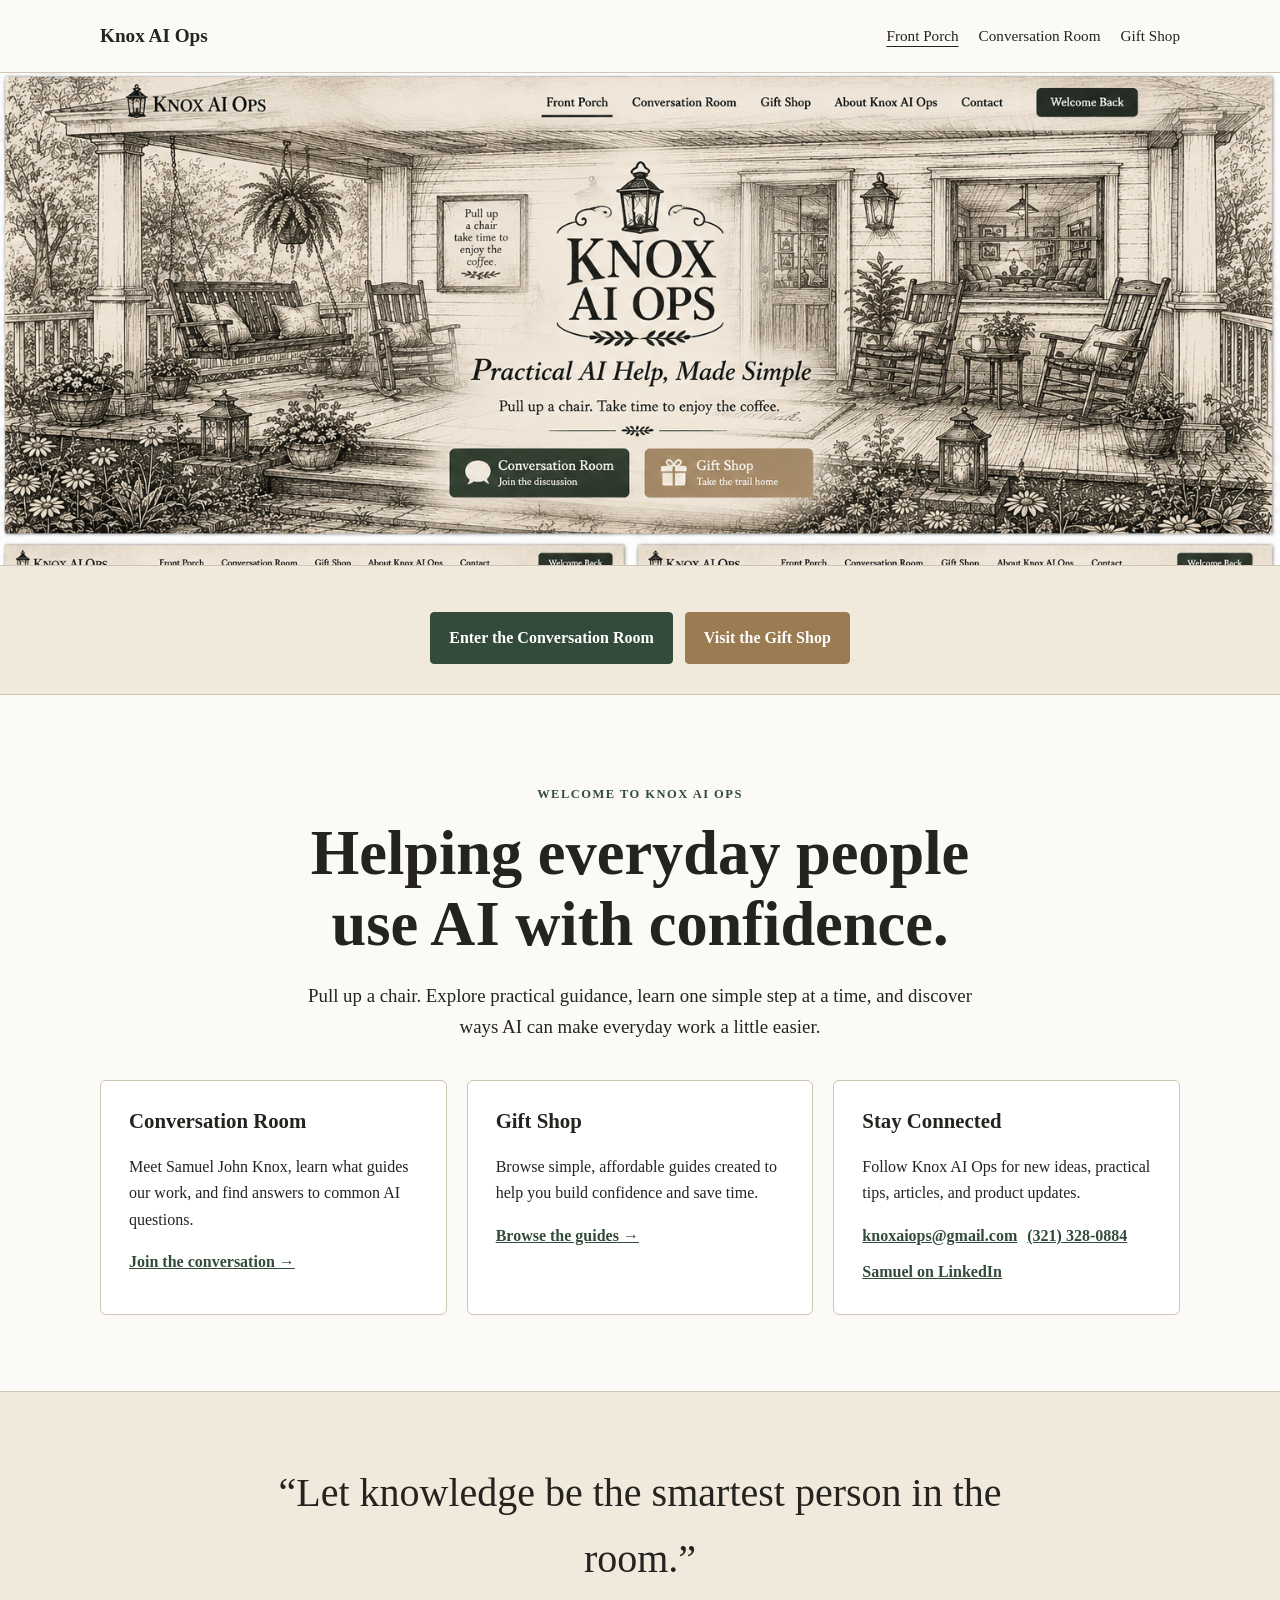
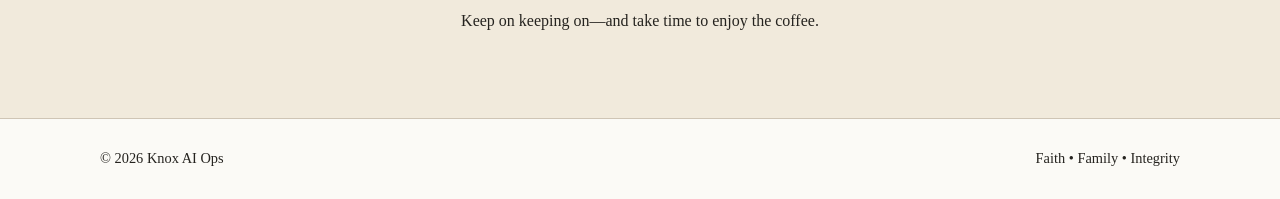
==== index.html @ 125afc12 "Make Front Porch banner navigation clickable" ====
<!DOCTYPE html>
<html lang="en">
<head>
  <meta charset="UTF-8">
  <meta name="viewport" content="width=device-width, initial-scale=1.0">
  <title>Knox AI Ops | The Front Porch</title>
  <meta name="description" content="Helping everyday people use AI with confidence. Visit the Knox AI Ops Front Porch, Conversation Room, and Gift Shop.">
  <link rel="stylesheet" href="styles.css">
</head>
<body>
  <header class="site-header">
    <div class="wrap nav-wrap">
      <a class="brand" href="index.html">Knox AI Ops</a>
      <nav aria-label="Main navigation">
        <a aria-current="page" href="index.html">Front Porch</a>
        <a href="conversation-room.html">Conversation Room</a>
        <a href="gift-shop.html">Gift Shop</a>
      </nav>
    </div>
  </header>

  <main>
    <section class="visual-hero front-porch-hero" aria-label="Knox AI Ops Front Porch">
      <div class="hero-image-links">
        <img src="assets/Front_Porch_Hero.png" alt="Pen-and-ink illustration of the Knox AI Ops Front Porch">
        <a class="hero-link hero-front" href="index.html" aria-label="Front Porch"></a>
        <a class="hero-link hero-conversation-nav" href="conversation-room.html" aria-label="Conversation Room"></a>
        <a class="hero-link hero-shop-nav" href="gift-shop.html" aria-label="Gift Shop"></a>
        <a class="hero-link hero-about" href="conversation-room.html" aria-label="About Knox AI Ops"></a>
        <a class="hero-link hero-contact" href="#stay-connected" aria-label="Contact Knox AI Ops"></a>
        <a class="hero-link hero-welcome" href="index.html" aria-label="Welcome back to Knox AI Ops"></a>
        <a class="hero-link hero-conversation-button" href="conversation-room.html" aria-label="Enter the Conversation Room"></a>
        <a class="hero-link hero-shop-button" href="gift-shop.html" aria-label="Visit the Gift Shop"></a>
      </div>
    </section>

    <section class="hero-actions" aria-label="Begin your visit">
      <div class="wrap button-row center-buttons">
        <a class="button primary" href="conversation-room.html">Enter the Conversation Room</a>
        <a class="button warm" href="gift-shop.html">Visit the Gift Shop</a>
      </div>
    </section>

    <section class="section">
      <div class="wrap narrow center">
        <p class="eyebrow">Welcome to Knox AI Ops</p>
        <h1 class="home-title">Helping everyday people use AI with confidence.</h1>
        <p class="lead home-lead">Pull up a chair. Explore practical guidance, learn one simple step at a time, and discover ways AI can make everyday work a little easier.</p>
      </div>
      <div class="wrap card-grid">
        <article class="card">
          <h3>Conversation Room</h3>
          <p>Meet Samuel John Knox, learn what guides our work, and find answers to common AI questions.</p>
          <a href="conversation-room.html">Join the conversation →</a>
        </article>
        <article class="card">
          <h3>Gift Shop</h3>
          <p>Browse simple, affordable guides created to help you build confidence and save time.</p>
          <a href="gift-shop.html">Browse the guides →</a>
        </article>
        <article class="card" id="stay-connected">
          <h3>Stay Connected</h3>
          <p>Follow Knox AI Ops for new ideas, practical tips, articles, and product updates.</p>
          <div class="text-links">
            <a href="mailto:knoxaiops@gmail.com">knoxaiops@gmail.com</a>
            <a href="tel:+13213280884">(321) 328-0884</a>
            <a href="https://www.linkedin.com/in/samueljohnknox" target="_blank" rel="noopener">Samuel on LinkedIn</a>
          </div>
        </article>
      </div>
    </section>

    <section class="closing-panel">
      <div class="wrap narrow center">
        <blockquote>“Let knowledge be the smartest person in the room.”</blockquote>
        <p>Keep on keeping on—and take time to enjoy the coffee.</p>
      </div>
    </section>
  </main>

  <footer>
    <div class="wrap footer-wrap">
      <p>© 2026 Knox AI Ops</p>
      <p>Faith • Family • Integrity</p>
    </div>
  </footer>
</body>
</html>
---- styles.css ----
:root{--ink:#25231f;--paper:#fbfaf6;--cream:#f1eadc;--green:#334b3a;--warm:#9b7b51;--line:#cfc5b5;--white:#fff;--max:1080px}*{box-sizing:border-box}html{scroll-behavior:smooth}body{margin:0;font-family:Georgia,"Times New Roman",serif;color:var(--ink);background:var(--paper);line-height:1.65}a{color:var(--green)}img{display:block;max-width:100%}.wrap{width:min(calc(100% - 36px),var(--max));margin:auto}.narrow{max-width:760px}.center{text-align:center}.site-header{border-bottom:1px solid var(--line);background:rgba(251,250,246,.97);position:sticky;top:0;z-index:10}.nav-wrap{min-height:72px;display:flex;align-items:center;justify-content:space-between;gap:24px}.brand{font-weight:700;font-size:1.2rem;text-decoration:none;color:var(--ink)}nav{display:flex;gap:20px;flex-wrap:wrap}nav a{text-decoration:none;color:var(--ink);font-size:.95rem}nav a:hover,nav a[aria-current="page"]{text-decoration:underline;text-underline-offset:5px}.visual-hero{width:100%;overflow:hidden;background:var(--cream);border-bottom:1px solid var(--line)}.visual-hero img{width:100%;height:auto;margin:0 auto}.front-porch-hero img{max-height:720px;object-fit:cover;object-position:center top}.room-banner img{max-height:610px;object-fit:cover;object-position:center top}.hero-actions{padding:22px 0 30px;background:var(--cream);border-bottom:1px solid var(--line)}.center-buttons{justify-content:center}.eyebrow{text-transform:uppercase;letter-spacing:.12em;font-size:.78rem;font-weight:700;color:var(--green)}h1,h2,h3{line-height:1.15;margin-top:0}h1{font-size:clamp(2.5rem,6vw,4.8rem);margin-bottom:20px}h2{font-size:clamp(2rem,4vw,3rem)}h3{font-size:1.3rem}.home-title{font-size:clamp(2.2rem,5vw,3.9rem)}.lead{font-size:1.18rem;max-width:680px;margin-left:auto;margin-right:auto}.home-lead{margin-bottom:0}.button-row{display:flex;gap:12px;flex-wrap:wrap;margin-top:24px}.button{display:inline-block;padding:12px 18px;border:1px solid var(--green);border-radius:4px;text-decoration:none;font-weight:700;transition:transform .15s ease,box-shadow .15s ease}.button:hover{transform:translateY(-1px);box-shadow:0 5px 14px rgba(37,35,31,.12)}.primary{background:var(--green);color:var(--white)}.secondary{background:transparent;color:var(--green)}.warm{background:var(--warm);border-color:var(--warm);color:var(--white)}.section{padding:76px 0}.content{padding:56px 0}.intro-section{padding-bottom:64px}.soft-section{background:var(--cream);border-top:1px solid var(--line);border-bottom:1px solid var(--line)}.card-grid{display:grid;grid-template-columns:repeat(3,1fr);gap:20px;margin-top:38px}.card,.mini-card,.principles-card,.contact-card{border:1px solid var(--line);background:var(--white);padding:28px;border-radius:6px}.card a{font-weight:700}.text-links{display:flex;gap:10px;flex-wrap:wrap}.closing-panel{padding:68px 0;background:var(--cream);border-top:1px solid var(--line)}blockquote{font-size:clamp(1.6rem,4vw,2.5rem);margin:0 0 12px}.two-column{display:grid;grid-template-columns:minmax(0,1.35fr) minmax(280px,.85fr);gap:48px;align-items:start}.principles-card h3{margin-bottom:7px;color:var(--green)}.principles-card p{margin-top:0}.mini-grid{display:grid;grid-template-columns:repeat(2,1fr);gap:18px;margin-top:34px}.mini-card{padding:22px}.mini-card h3{color:var(--green);margin-bottom:8px}.mini-card p{margin:0}.faq{margin-top:28px}.faq details{border-bottom:1px solid var(--line);padding:18px 0}.faq details:first-child{border-top:1px solid var(--line)}.faq summary{cursor:pointer;font-weight:700;font-size:1.08rem}.faq p{margin-bottom:4px}.contact-card{padding:40px}.notice{padding:18px;border-left:4px solid var(--green);background:var(--cream);margin-top:28px;text-align:left}.learning-path{display:grid;grid-template-columns:repeat(3,1fr);gap:18px;margin-top:34px}.learning-path div{position:relative;border:1px solid var(--line);background:var(--white);padding:28px 16px 22px;border-radius:6px}.learning-path span{display:grid;place-items:center;width:42px;height:42px;margin:-50px auto 15px;border-radius:50%;background:var(--green);color:var(--white);font-weight:700}.learning-path strong,.learning-path small{display:block}.learning-path small{margin-top:4px}.product-list{display:grid;gap:34px}.product-card{display:grid;grid-template-columns:minmax(210px,300px) 1fr;gap:42px;align-items:center;border:1px solid var(--line);background:var(--white);padding:32px;border-radius:8px}.featured-product{border:2px solid var(--warm);box-shadow:0 12px 28px rgba(37,35,31,.08)}.product-image-wrap{max-width:280px;margin:auto;width:100%;box-shadow:0 8px 20px rgba(37,35,31,.16);background:var(--cream)}.product-image-wrap img{width:100%;height:auto}.product-content h2{margin-bottom:8px}.product-content h3{margin:24px 0 8px;color:var(--green)}.product-price{font-size:1.6rem;font-weight:700;color:var(--green);margin:0 0 12px}.check-list{padding-left:1.25rem;margin:10px 0 24px}.check-list li{margin-bottom:6px}.form-card{margin-top:38px;border:1px solid var(--line);padding:28px;background:var(--white)}label{display:block;font-weight:700;margin-top:16px}input,textarea{width:100%;padding:12px;border:1px solid var(--line);background:var(--paper);font:inherit}textarea{min-height:130px}footer{padding:28px 0;border-top:1px solid var(--line);background:var(--paper)}.footer-wrap{display:flex;justify-content:space-between;gap:20px;flex-wrap:wrap;font-size:.9rem}.footer-wrap p{margin:0}@media(max-width:800px){.two-column,.product-card{grid-template-columns:1fr}.product-image-wrap{max-width:250px}.learning-path{grid-template-columns:1fr;gap:38px}.mini-grid{grid-template-columns:1fr}}@media(max-width:760px){.nav-wrap{align-items:flex-start;padding:18px 0;flex-direction:column}nav{gap:12px}.card-grid{grid-template-columns:1fr}.front-porch-hero img,.room-banner img{max-height:none}.hero-actions{padding:18px 0 24px}.section{padding:56px 0}.content{padding:44px 0}.product-card{padding:22px}.contact-card{padding:28px 20px}.footer-wrap{flex-direction:column;gap:5px;text-align:center}}
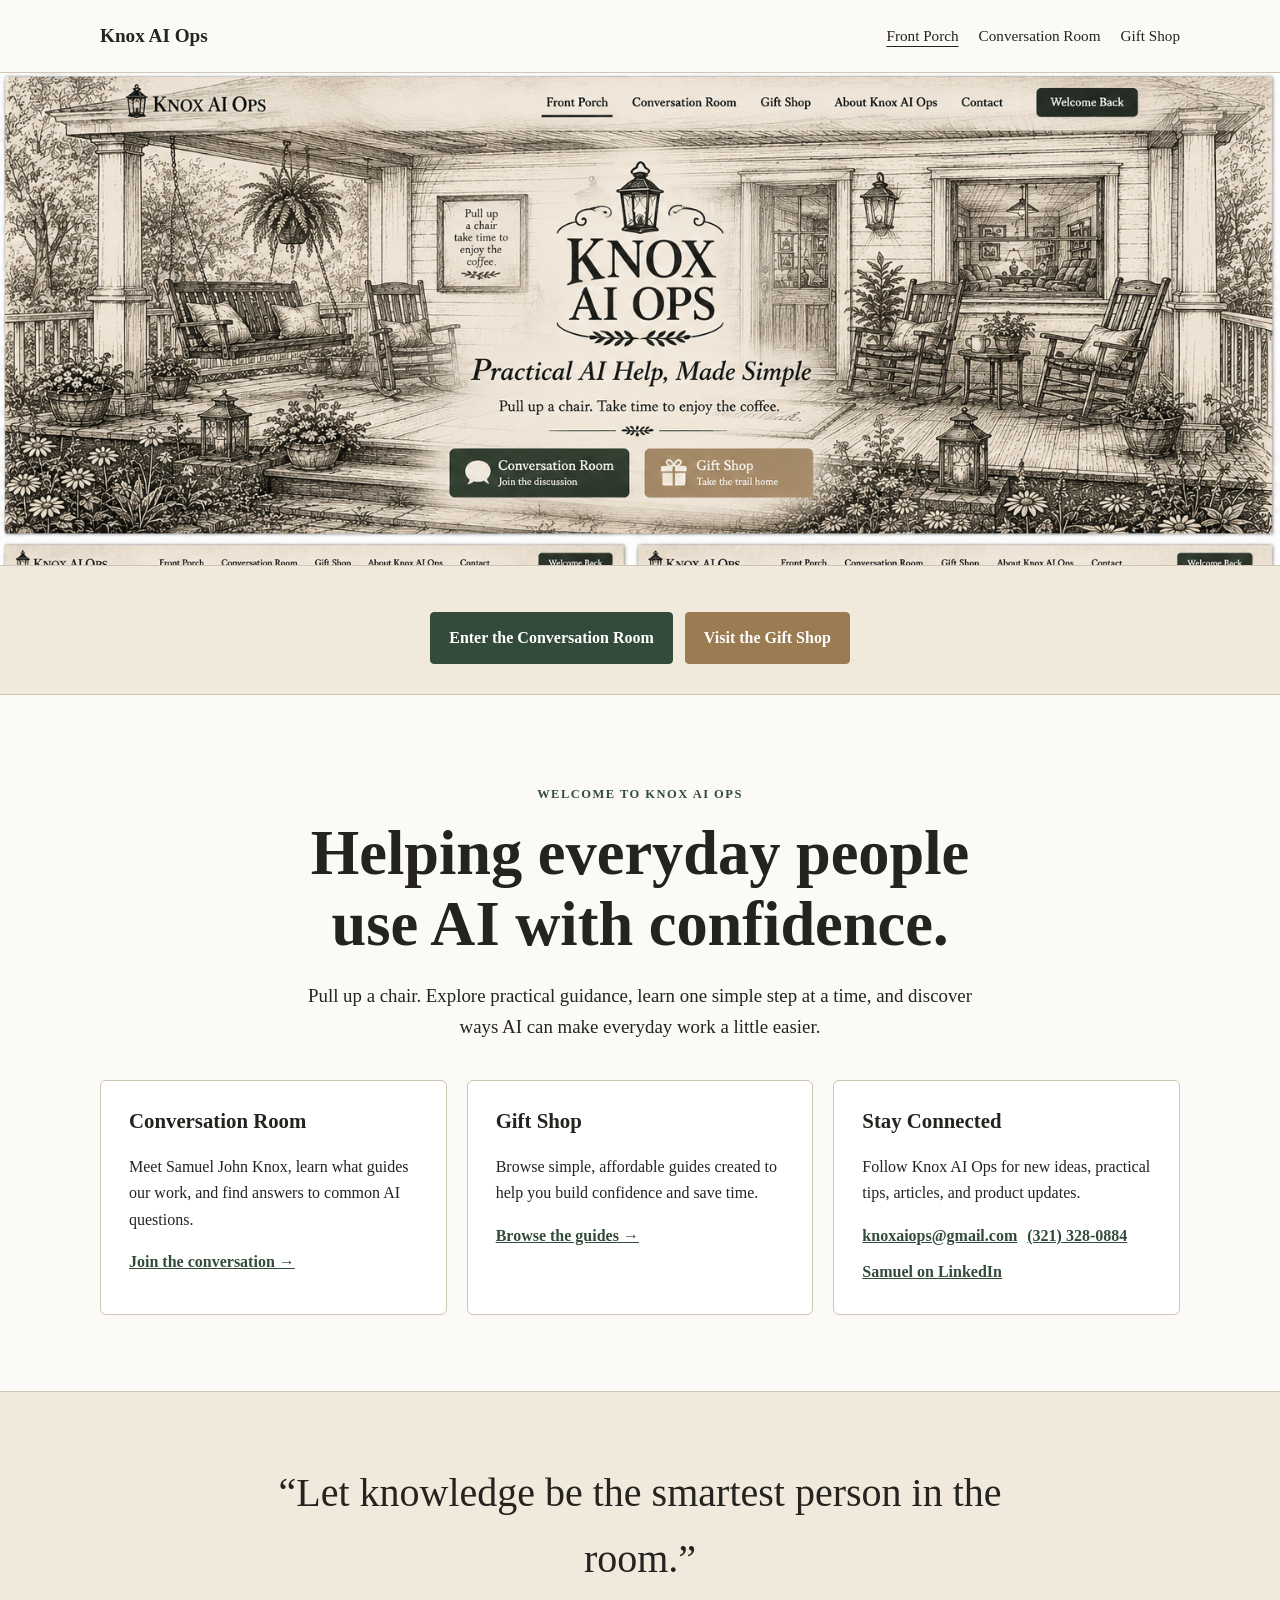
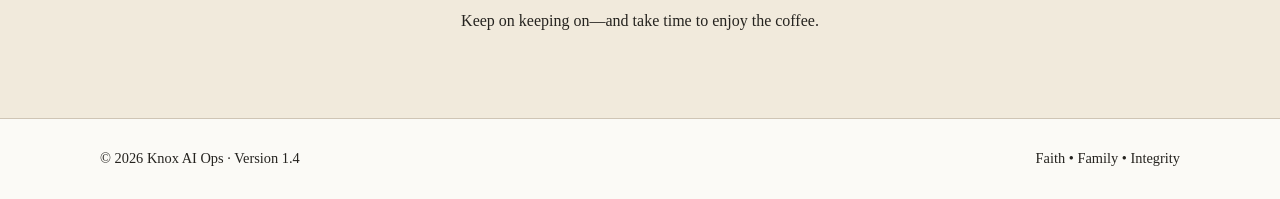
==== commit 4e4fa8ba: "Link Contact page and mark website Version 1.4" ====
--- a/index.html
+++ b/index.html
@@ -27,7 +27,7 @@
         <a class="hero-link hero-conversation-nav" href="conversation-room.html" aria-label="Conversation Room"></a>
         <a class="hero-link hero-shop-nav" href="gift-shop.html" aria-label="Gift Shop"></a>
         <a class="hero-link hero-about" href="conversation-room.html" aria-label="About Knox AI Ops"></a>
-        <a class="hero-link hero-contact" href="#stay-connected" aria-label="Contact Knox AI Ops"></a>
+        <a class="hero-link hero-contact" href="contact.html" aria-label="Contact Knox AI Ops"></a>
         <a class="hero-link hero-welcome" href="index.html" aria-label="Welcome back to Knox AI Ops"></a>
         <a class="hero-link hero-conversation-button" href="conversation-room.html" aria-label="Enter the Conversation Room"></a>
         <a class="hero-link hero-shop-button" href="gift-shop.html" aria-label="Visit the Gift Shop"></a>
@@ -80,9 +80,9 @@
 
   <footer>
     <div class="wrap footer-wrap">
-      <p>© 2026 Knox AI Ops</p>
+      <p>© 2026 Knox AI Ops · Version 1.4</p>
       <p>Faith • Family • Integrity</p>
     </div>
   </footer>
 </body>
-</html>+</html>
--- a/styles.css
+++ b/styles.css
@@ -1 +1 @@
-:root{--ink:#25231f;--paper:#fbfaf6;--cream:#f1eadc;--green:#334b3a;--warm:#9b7b51;--line:#cfc5b5;--white:#fff;--max:1080px}*{box-sizing:border-box}html{scroll-behavior:smooth}body{margin:0;font-family:Georgia,"Times New Roman",serif;color:var(--ink);background:var(--paper);line-height:1.65}a{color:var(--green)}img{display:block;max-width:100%}.wrap{width:min(calc(100% - 36px),var(--max));margin:auto}.narrow{max-width:760px}.center{text-align:center}.site-header{border-bottom:1px solid var(--line);background:rgba(251,250,246,.97);position:sticky;top:0;z-index:10}.nav-wrap{min-height:72px;display:flex;align-items:center;justify-content:space-between;gap:24px}.brand{font-weight:700;font-size:1.2rem;text-decoration:none;color:var(--ink)}nav{display:flex;gap:20px;flex-wrap:wrap}nav a{text-decoration:none;color:var(--ink);font-size:.95rem}nav a:hover,nav a[aria-current="page"]{text-decoration:underline;text-underline-offset:5px}.visual-hero{width:100%;overflow:hidden;background:var(--cream);border-bottom:1px solid var(--line)}.visual-hero img{width:100%;height:auto;margin:0 auto}.front-porch-hero img{max-height:720px;object-fit:cover;object-position:center top}.room-banner img{max-height:610px;object-fit:cover;object-position:center top}.hero-actions{padding:22px 0 30px;background:var(--cream);border-bottom:1px solid var(--line)}.center-buttons{justify-content:center}.eyebrow{text-transform:uppercase;letter-spacing:.12em;font-size:.78rem;font-weight:700;color:var(--green)}h1,h2,h3{line-height:1.15;margin-top:0}h1{font-size:clamp(2.5rem,6vw,4.8rem);margin-bottom:20px}h2{font-size:clamp(2rem,4vw,3rem)}h3{font-size:1.3rem}.home-title{font-size:clamp(2.2rem,5vw,3.9rem)}.lead{font-size:1.18rem;max-width:680px;margin-left:auto;margin-right:auto}.home-lead{margin-bottom:0}.button-row{display:flex;gap:12px;flex-wrap:wrap;margin-top:24px}.button{display:inline-block;padding:12px 18px;border:1px solid var(--green);border-radius:4px;text-decoration:none;font-weight:700;transition:transform .15s ease,box-shadow .15s ease}.button:hover{transform:translateY(-1px);box-shadow:0 5px 14px rgba(37,35,31,.12)}.primary{background:var(--green);color:var(--white)}.secondary{background:transparent;color:var(--green)}.warm{background:var(--warm);border-color:var(--warm);color:var(--white)}.section{padding:76px 0}.content{padding:56px 0}.intro-section{padding-bottom:64px}.soft-section{background:var(--cream);border-top:1px solid var(--line);border-bottom:1px solid var(--line)}.card-grid{display:grid;grid-template-columns:repeat(3,1fr);gap:20px;margin-top:38px}.card,.mini-card,.principles-card,.contact-card{border:1px solid var(--line);background:var(--white);padding:28px;border-radius:6px}.card a{font-weight:700}.text-links{display:flex;gap:10px;flex-wrap:wrap}.closing-panel{padding:68px 0;background:var(--cream);border-top:1px solid var(--line)}blockquote{font-size:clamp(1.6rem,4vw,2.5rem);margin:0 0 12px}.two-column{display:grid;grid-template-columns:minmax(0,1.35fr) minmax(280px,.85fr);gap:48px;align-items:start}.principles-card h3{margin-bottom:7px;color:var(--green)}.principles-card p{margin-top:0}.mini-grid{display:grid;grid-template-columns:repeat(2,1fr);gap:18px;margin-top:34px}.mini-card{padding:22px}.mini-card h3{color:var(--green);margin-bottom:8px}.mini-card p{margin:0}.faq{margin-top:28px}.faq details{border-bottom:1px solid var(--line);padding:18px 0}.faq details:first-child{border-top:1px solid var(--line)}.faq summary{cursor:pointer;font-weight:700;font-size:1.08rem}.faq p{margin-bottom:4px}.contact-card{padding:40px}.notice{padding:18px;border-left:4px solid var(--green);background:var(--cream);margin-top:28px;text-align:left}.learning-path{display:grid;grid-template-columns:repeat(3,1fr);gap:18px;margin-top:34px}.learning-path div{position:relative;border:1px solid var(--line);background:var(--white);padding:28px 16px 22px;border-radius:6px}.learning-path span{display:grid;place-items:center;width:42px;height:42px;margin:-50px auto 15px;border-radius:50%;background:var(--green);color:var(--white);font-weight:700}.learning-path strong,.learning-path small{display:block}.learning-path small{margin-top:4px}.product-list{display:grid;gap:34px}.product-card{display:grid;grid-template-columns:minmax(210px,300px) 1fr;gap:42px;align-items:center;border:1px solid var(--line);background:var(--white);padding:32px;border-radius:8px}.featured-product{border:2px solid var(--warm);box-shadow:0 12px 28px rgba(37,35,31,.08)}.product-image-wrap{max-width:280px;margin:auto;width:100%;box-shadow:0 8px 20px rgba(37,35,31,.16);background:var(--cream)}.product-image-wrap img{width:100%;height:auto}.product-content h2{margin-bottom:8px}.product-content h3{margin:24px 0 8px;color:var(--green)}.product-price{font-size:1.6rem;font-weight:700;color:var(--green);margin:0 0 12px}.check-list{padding-left:1.25rem;margin:10px 0 24px}.check-list li{margin-bottom:6px}.form-card{margin-top:38px;border:1px solid var(--line);padding:28px;background:var(--white)}label{display:block;font-weight:700;margin-top:16px}input,textarea{width:100%;padding:12px;border:1px solid var(--line);background:var(--paper);font:inherit}textarea{min-height:130px}footer{padding:28px 0;border-top:1px solid var(--line);background:var(--paper)}.footer-wrap{display:flex;justify-content:space-between;gap:20px;flex-wrap:wrap;font-size:.9rem}.footer-wrap p{margin:0}@media(max-width:800px){.two-column,.product-card{grid-template-columns:1fr}.product-image-wrap{max-width:250px}.learning-path{grid-template-columns:1fr;gap:38px}.mini-grid{grid-template-columns:1fr}}@media(max-width:760px){.nav-wrap{align-items:flex-start;padding:18px 0;flex-direction:column}nav{gap:12px}.card-grid{grid-template-columns:1fr}.front-porch-hero img,.room-banner img{max-height:none}.hero-actions{padding:18px 0 24px}.section{padding:56px 0}.content{padding:44px 0}.product-card{padding:22px}.contact-card{padding:28px 20px}.footer-wrap{flex-direction:column;gap:5px;text-align:center}}+:root{--ink:#25231f;--paper:#fbfaf6;--cream:#f1eadc;--green:#334b3a;--warm:#9b7b51;--line:#cfc5b5;--white:#fff;--max:1080px}*{box-sizing:border-box}html{scroll-behavior:smooth}body{margin:0;font-family:Georgia,"Times New Roman",serif;color:var(--ink);background:var(--paper);line-height:1.65}a{color:var(--green)}img{display:block;max-width:100%}.wrap{width:min(calc(100% - 36px),var(--max));margin:auto}.narrow{max-width:760px}.center{text-align:center}.site-header{border-bottom:1px solid var(--line);background:rgba(251,250,246,.97);position:sticky;top:0;z-index:10}.nav-wrap{min-height:72px;display:flex;align-items:center;justify-content:space-between;gap:24px}.brand{font-weight:700;font-size:1.2rem;text-decoration:none;color:var(--ink)}nav{display:flex;gap:20px;flex-wrap:wrap}nav a{text-decoration:none;color:var(--ink);font-size:.95rem}nav a:hover,nav a[aria-current="page"]{text-decoration:underline;text-underline-offset:5px}.visual-hero{width:100%;overflow:hidden;background:var(--cream);border-bottom:1px solid var(--line)}.visual-hero img{width:100%;height:auto;margin:0 auto}.hero-image-links{position:relative;width:100%;margin:0 auto}.hero-link{position:absolute;display:block;z-index:2;border-radius:4px}.hero-link:focus-visible{outline:3px solid var(--warm);outline-offset:2px;background:rgba(255,255,255,.14)}.hero-front{left:42.5%;top:4.4%;width:6.7%;height:5.5%}.hero-conversation-nav{left:50.2%;top:4.4%;width:11.3%;height:5.5%}.hero-shop-nav{left:62.1%;top:4.4%;width:6.8%;height:5.5%}.hero-about{left:69.4%;top:4.4%;width:10.5%;height:5.5%}.hero-contact{left:80.4%;top:4.4%;width:6.2%;height:5.5%}.hero-welcome{left:87.1%;top:2.8%;width:9.5%;height:8%}.hero-conversation-button{left:36.8%;top:83.8%;width:18.3%;height:10%}.hero-shop-button{left:57%;top:83.8%;width:14.6%;height:10%}.front-porch-hero img{max-height:720px;object-fit:cover;object-position:center top}.room-banner img{max-height:610px;object-fit:cover;object-position:center top}.hero-actions{padding:22px 0 30px;background:var(--cream);border-bottom:1px solid var(--line)}.center-buttons{justify-content:center}.eyebrow{text-transform:uppercase;letter-spacing:.12em;font-size:.78rem;font-weight:700;color:var(--green)}h1,h2,h3{line-height:1.15;margin-top:0}h1{font-size:clamp(2.5rem,6vw,4.8rem);margin-bottom:20px}h2{font-size:clamp(2rem,4vw,3rem)}h3{font-size:1.3rem}.home-title{font-size:clamp(2.2rem,5vw,3.9rem)}.lead{font-size:1.18rem;max-width:680px;margin-left:auto;margin-right:auto}.home-lead{margin-bottom:0}.button-row{display:flex;gap:12px;flex-wrap:wrap;margin-top:24px}.button{display:inline-block;padding:12px 18px;border:1px solid var(--green);border-radius:4px;text-decoration:none;font-weight:700;transition:transform .15s ease,box-shadow .15s ease}.button:hover{transform:translateY(-1px);box-shadow:0 5px 14px rgba(37,35,31,.12)}.primary{background:var(--green);color:var(--white)}.secondary{background:transparent;color:var(--green)}.warm{background:var(--warm);border-color:var(--warm);color:var(--white)}.section{padding:76px 0}.content{padding:56px 0}.intro-section{padding-bottom:64px}.soft-section{background:var(--cream);border-top:1px solid var(--line);border-bottom:1px solid var(--line)}.card-grid{display:grid;grid-template-columns:repeat(3,1fr);gap:20px;margin-top:38px}.card,.mini-card,.principles-card,.contact-card{border:1px solid var(--line);background:var(--white);padding:28px;border-radius:6px}.card a{font-weight:700}.text-links{display:flex;gap:10px;flex-wrap:wrap}.closing-panel{padding:68px 0;background:var(--cream);border-top:1px solid var(--line)}blockquote{font-size:clamp(1.6rem,4vw,2.5rem);margin:0 0 12px}.two-column{display:grid;grid-template-columns:minmax(0,1.35fr) minmax(280px,.85fr);gap:48px;align-items:start}.principles-card h3{margin-bottom:7px;color:var(--green)}.principles-card p{margin-top:0}.mini-grid{display:grid;grid-template-columns:repeat(2,1fr);gap:18px;margin-top:34px}.mini-card{padding:22px}.mini-card h3{color:var(--green);margin-bottom:8px}.mini-card p{margin:0}.faq{margin-top:28px}.faq details{border-bottom:1px solid var(--line);padding:18px 0}.faq details:first-child{border-top:1px solid var(--line)}.faq summary{cursor:pointer;font-weight:700;font-size:1.08rem}.faq p{margin-bottom:4px}.contact-card{padding:40px}.notice{padding:18px;border-left:4px solid var(--green);background:var(--cream);margin-top:28px;text-align:left}.learning-path{display:grid;grid-template-columns:repeat(3,1fr);gap:18px;margin-top:34px}.learning-path div{position:relative;border:1px solid var(--line);background:var(--white);padding:28px 16px 22px;border-radius:6px}.learning-path span{display:grid;place-items:center;width:42px;height:42px;margin:-50px auto 15px;border-radius:50%;background:var(--green);color:var(--white);font-weight:700}.learning-path strong,.learning-path small{display:block}.learning-path small{margin-top:4px}.product-list{display:grid;gap:34px}.product-card{display:grid;grid-template-columns:minmax(210px,300px) 1fr;gap:42px;align-items:center;border:1px solid var(--line);background:var(--white);padding:32px;border-radius:8px}.featured-product{border:2px solid var(--warm);box-shadow:0 12px 28px rgba(37,35,31,.08)}.product-image-wrap{max-width:280px;margin:auto;width:100%;box-shadow:0 8px 20px rgba(37,35,31,.16);background:var(--cream)}.product-image-wrap img{width:100%;height:auto}.product-content h2{margin-bottom:8px}.product-content h3{margin:24px 0 8px;color:var(--green)}.product-price{font-size:1.6rem;font-weight:700;color:var(--green);margin:0 0 12px}.check-list{padding-left:1.25rem;margin:10px 0 24px}.check-list li{margin-bottom:6px}.form-card{margin-top:38px;border:1px solid var(--line);padding:28px;background:var(--white)}label{display:block;font-weight:700;margin-top:16px}input,textarea{width:100%;padding:12px;border:1px solid var(--line);background:var(--paper);font:inherit}textarea{min-height:130px}footer{padding:28px 0;border-top:1px solid var(--line);background:var(--paper)}.footer-wrap{display:flex;justify-content:space-between;gap:20px;flex-wrap:wrap;font-size:.9rem}.footer-wrap p{margin:0}@media(max-width:800px){.two-column,.product-card{grid-template-columns:1fr}.product-image-wrap{max-width:250px}.learning-path{grid-template-columns:1fr;gap:38px}.mini-grid{grid-template-columns:1fr}}@media(max-width:760px){.nav-wrap{align-items:flex-start;padding:18px 0;flex-direction:column}nav{gap:12px}.card-grid{grid-template-columns:1fr}.front-porch-hero img,.room-banner img{max-height:none}.hero-actions{padding:18px 0 24px}.section{padding:56px 0}.content{padding:44px 0}.product-card{padding:22px}.contact-card{padding:28px 20px}.footer-wrap{flex-direction:column;gap:5px;text-align:center}}
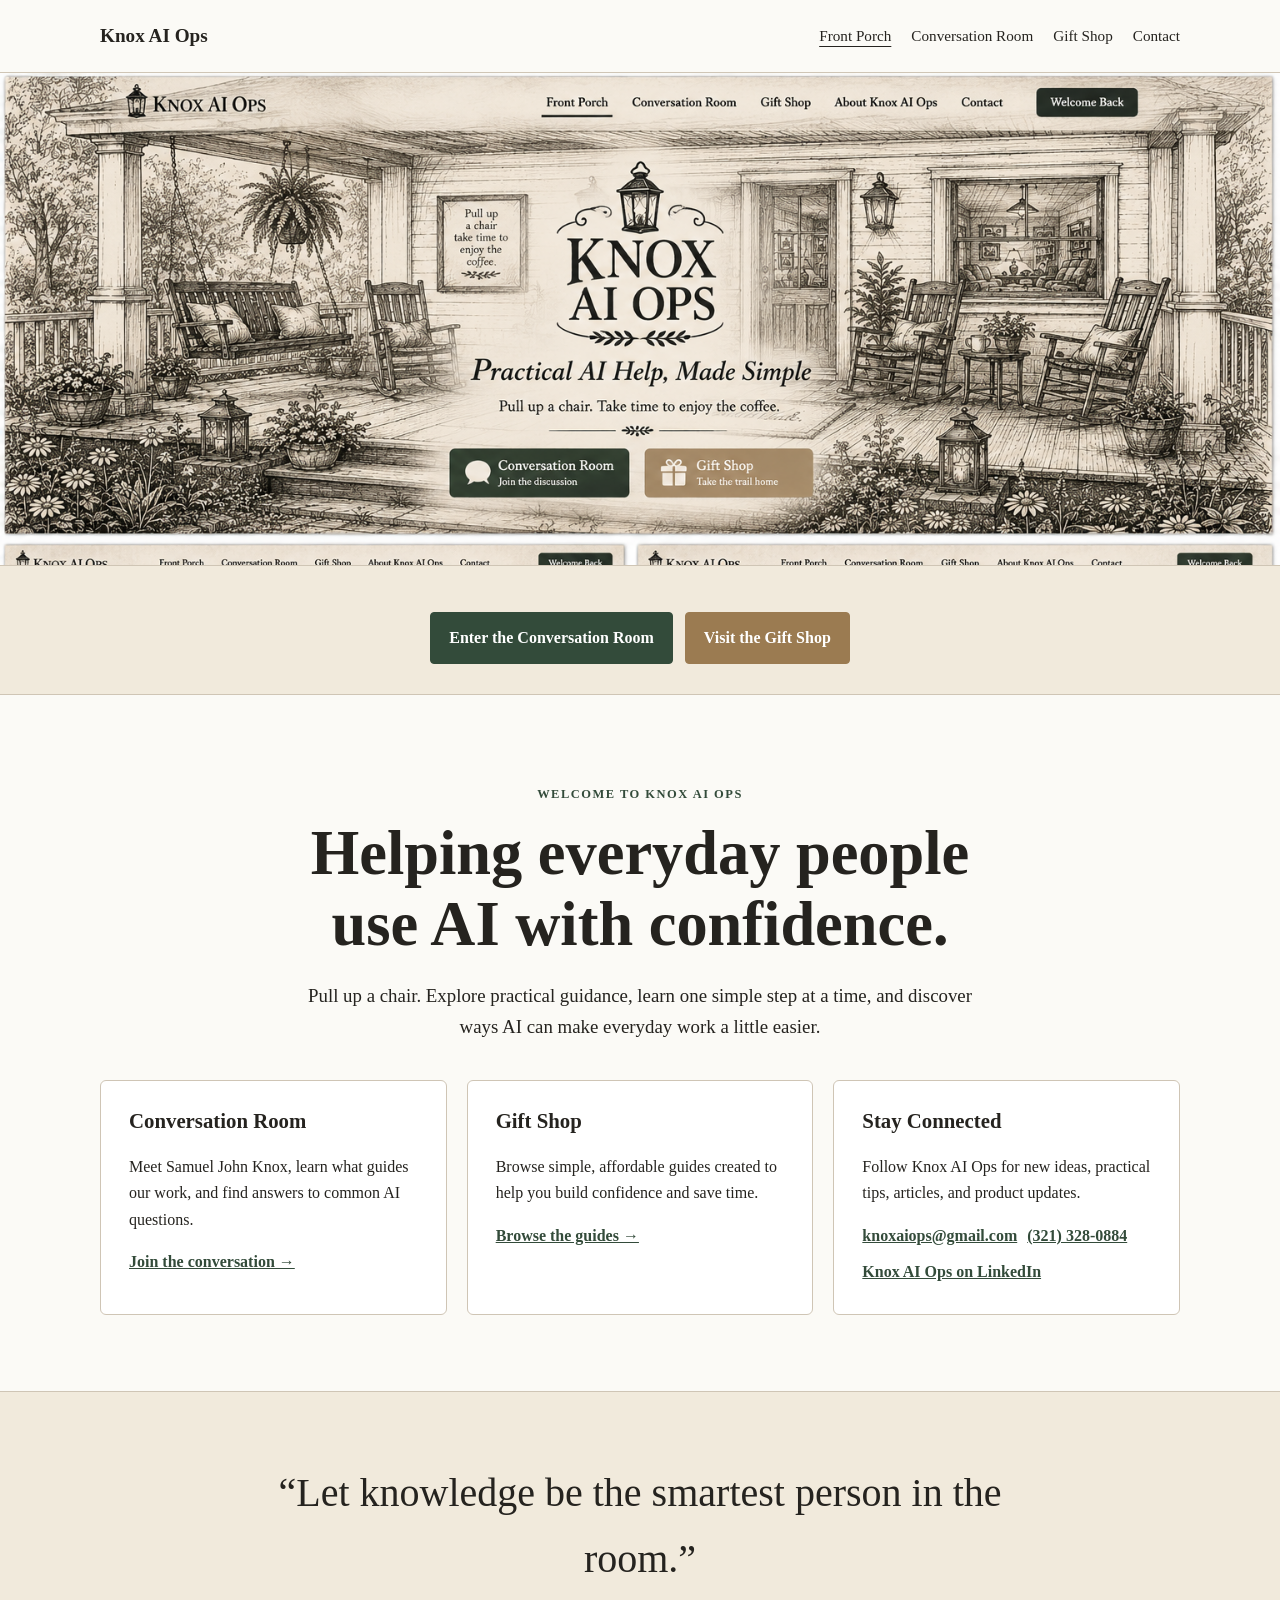
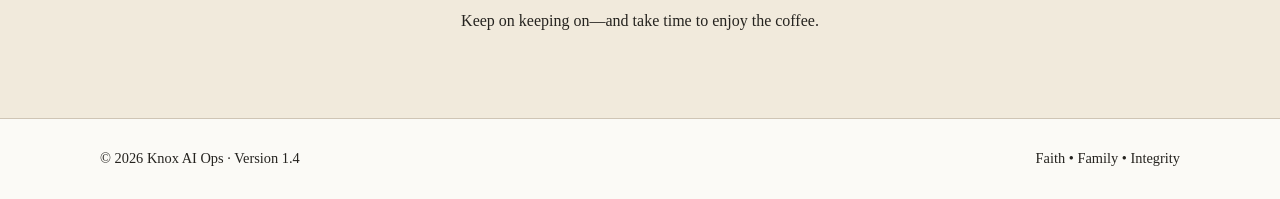
==== commit 5a9ec449: "Republish Version 1.4 homepage and refresh browser cache" ====
--- a/index.html
+++ b/index.html
@@ -3,18 +3,22 @@
 <head>
   <meta charset="UTF-8">
   <meta name="viewport" content="width=device-width, initial-scale=1.0">
+  <meta http-equiv="Cache-Control" content="no-cache, no-store, must-revalidate">
+  <meta http-equiv="Pragma" content="no-cache">
+  <meta http-equiv="Expires" content="0">
   <title>Knox AI Ops | The Front Porch</title>
-  <meta name="description" content="Helping everyday people use AI with confidence. Visit the Knox AI Ops Front Porch, Conversation Room, and Gift Shop.">
-  <link rel="stylesheet" href="styles.css">
+  <meta name="description" content="Helping everyday people use AI with confidence. Visit the Knox AI Ops Front Porch, Conversation Room, Gift Shop, and Contact page.">
+  <link rel="stylesheet" href="styles.css?v=1.4.1">
 </head>
 <body>
   <header class="site-header">
     <div class="wrap nav-wrap">
-      <a class="brand" href="index.html">Knox AI Ops</a>
+      <a class="brand" href="index.html?v=1.4.1">Knox AI Ops</a>
       <nav aria-label="Main navigation">
-        <a aria-current="page" href="index.html">Front Porch</a>
+        <a aria-current="page" href="index.html?v=1.4.1">Front Porch</a>
         <a href="conversation-room.html">Conversation Room</a>
         <a href="gift-shop.html">Gift Shop</a>
+        <a href="contact.html">Contact</a>
       </nav>
     </div>
   </header>
@@ -22,13 +26,13 @@
   <main>
     <section class="visual-hero front-porch-hero" aria-label="Knox AI Ops Front Porch">
       <div class="hero-image-links">
-        <img src="assets/Front_Porch_Hero.png" alt="Pen-and-ink illustration of the Knox AI Ops Front Porch">
-        <a class="hero-link hero-front" href="index.html" aria-label="Front Porch"></a>
+        <img src="assets/Front_Porch_Hero.png?v=1.4.1" alt="Pen-and-ink illustration of the Knox AI Ops Front Porch">
+        <a class="hero-link hero-front" href="index.html?v=1.4.1" aria-label="Front Porch"></a>
         <a class="hero-link hero-conversation-nav" href="conversation-room.html" aria-label="Conversation Room"></a>
         <a class="hero-link hero-shop-nav" href="gift-shop.html" aria-label="Gift Shop"></a>
         <a class="hero-link hero-about" href="conversation-room.html" aria-label="About Knox AI Ops"></a>
         <a class="hero-link hero-contact" href="contact.html" aria-label="Contact Knox AI Ops"></a>
-        <a class="hero-link hero-welcome" href="index.html" aria-label="Welcome back to Knox AI Ops"></a>
+        <a class="hero-link hero-welcome" href="index.html?v=1.4.1" aria-label="Welcome back to Knox AI Ops"></a>
         <a class="hero-link hero-conversation-button" href="conversation-room.html" aria-label="Enter the Conversation Room"></a>
         <a class="hero-link hero-shop-button" href="gift-shop.html" aria-label="Visit the Gift Shop"></a>
       </div>
@@ -64,7 +68,7 @@
           <div class="text-links">
             <a href="mailto:knoxaiops@gmail.com">knoxaiops@gmail.com</a>
             <a href="tel:+13213280884">(321) 328-0884</a>
-            <a href="https://www.linkedin.com/in/samueljohnknox" target="_blank" rel="noopener">Samuel on LinkedIn</a>
+            <a href="https://www.linkedin.com/company/knox-ai-ops" target="_blank" rel="noopener">Knox AI Ops on LinkedIn</a>
           </div>
         </article>
       </div>
@@ -85,4 +89,4 @@
     </div>
   </footer>
 </body>
-</html>
+</html>
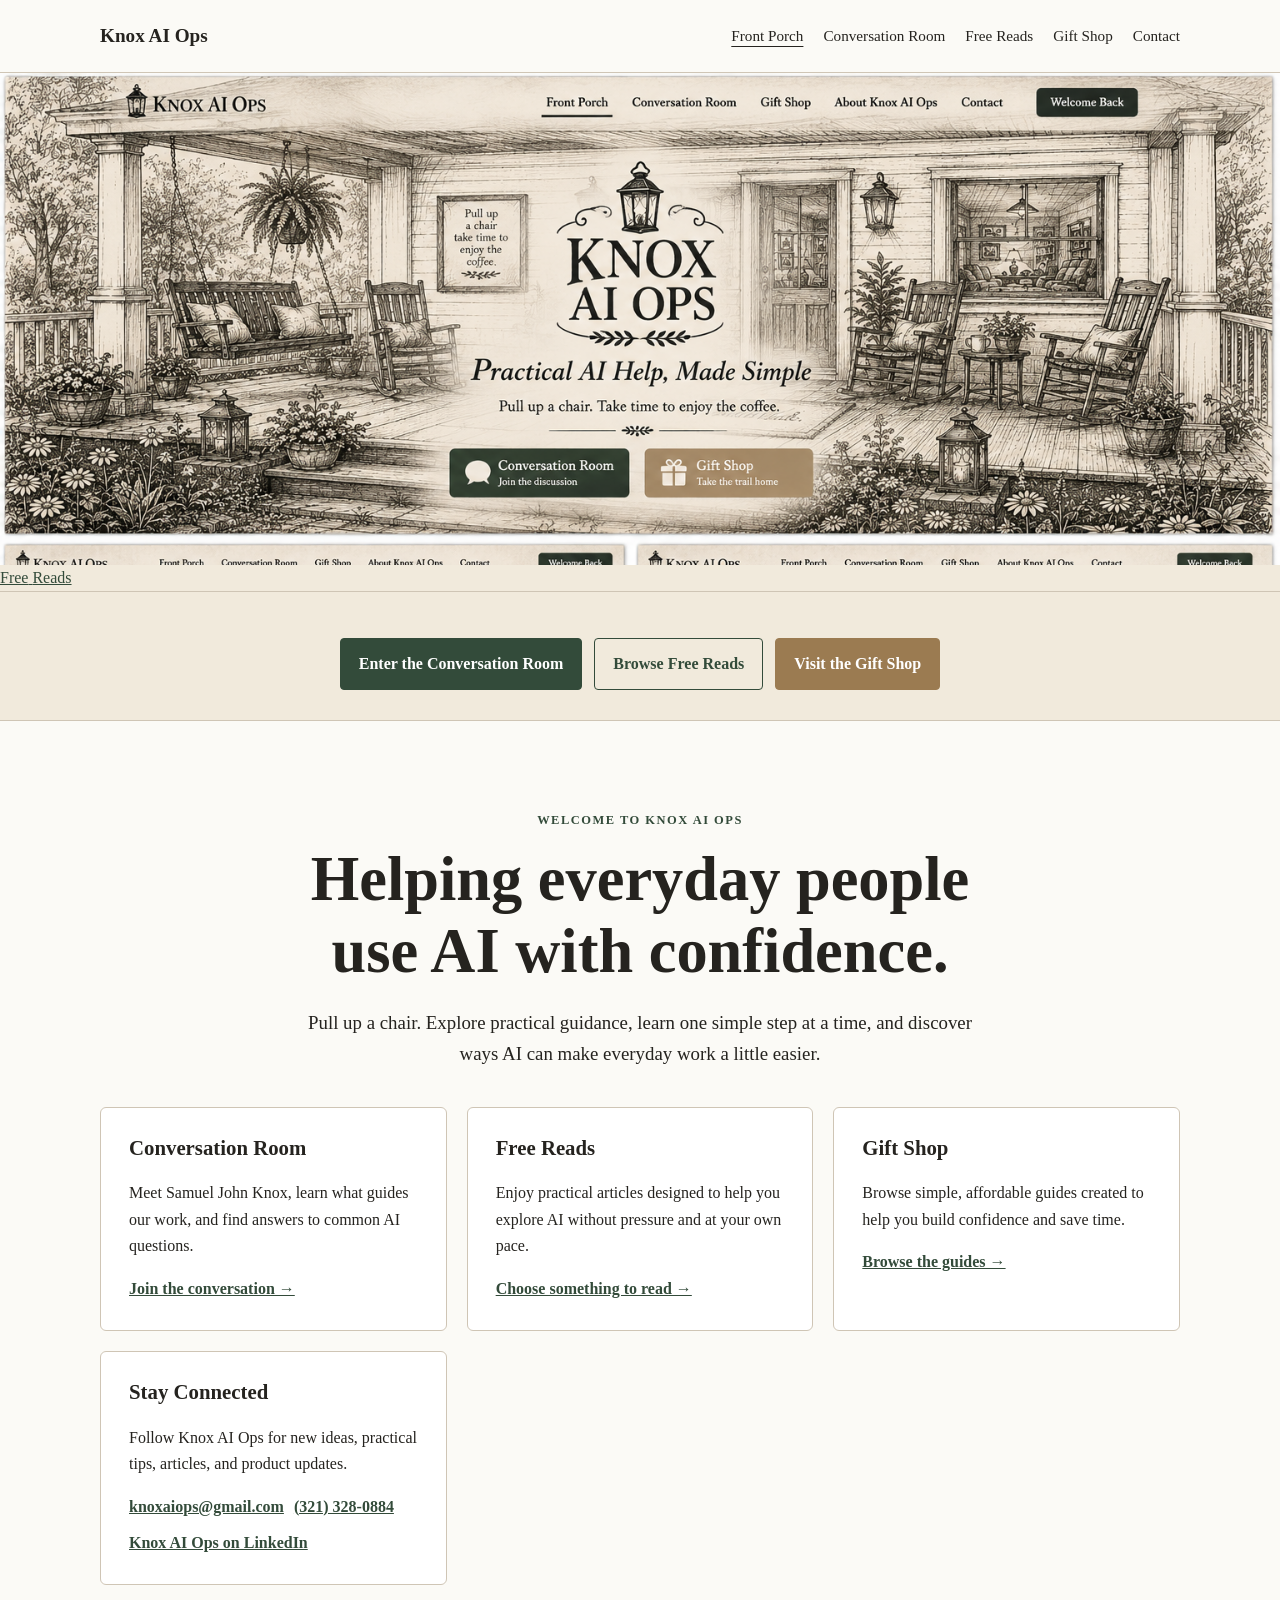
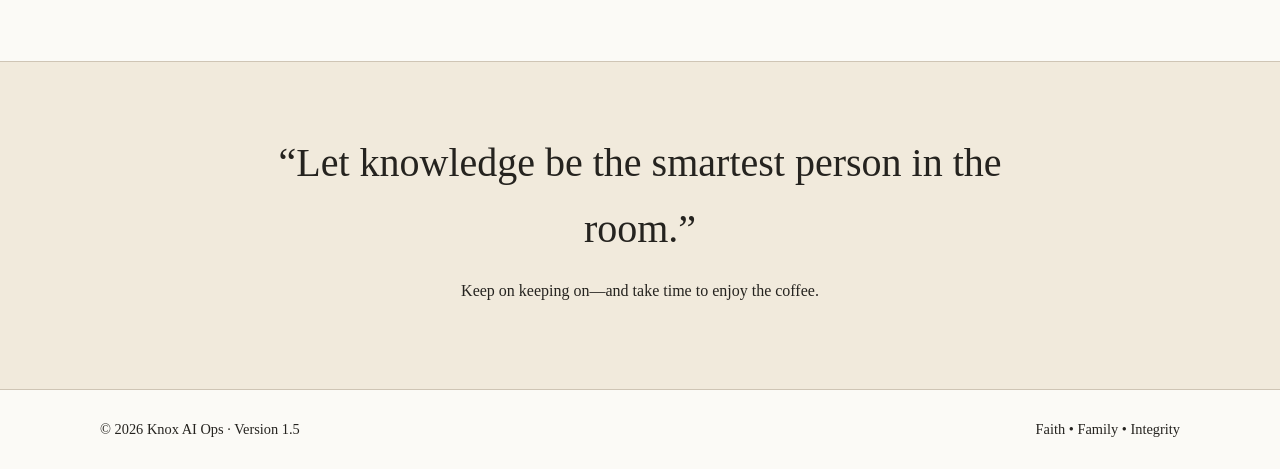
==== commit d45cd66c: "Add Free Reads to the Front Porch" ====
--- a/index.html
+++ b/index.html
@@ -7,16 +7,17 @@
   <meta http-equiv="Pragma" content="no-cache">
   <meta http-equiv="Expires" content="0">
   <title>Knox AI Ops | The Front Porch</title>
-  <meta name="description" content="Helping everyday people use AI with confidence. Visit the Knox AI Ops Front Porch, Conversation Room, Gift Shop, and Contact page.">
-  <link rel="stylesheet" href="styles.css?v=1.4.1">
+  <meta name="description" content="Helping everyday people use AI with confidence. Visit the Knox AI Ops Front Porch, Conversation Room, Free Reads, Gift Shop, and Contact page.">
+  <link rel="stylesheet" href="styles.css?v=1.5">
 </head>
 <body>
   <header class="site-header">
     <div class="wrap nav-wrap">
-      <a class="brand" href="index.html?v=1.4.1">Knox AI Ops</a>
+      <a class="brand" href="index.html?v=1.5">Knox AI Ops</a>
       <nav aria-label="Main navigation">
-        <a aria-current="page" href="index.html?v=1.4.1">Front Porch</a>
+        <a aria-current="page" href="index.html?v=1.5">Front Porch</a>
         <a href="conversation-room.html">Conversation Room</a>
+        <a href="free-reads.html">Free Reads</a>
         <a href="gift-shop.html">Gift Shop</a>
         <a href="contact.html">Contact</a>
       </nav>
@@ -27,20 +28,25 @@
     <section class="visual-hero front-porch-hero" aria-label="Knox AI Ops Front Porch">
       <div class="hero-image-links">
         <img src="assets/Front_Porch_Hero.png?v=1.4.1" alt="Pen-and-ink illustration of the Knox AI Ops Front Porch">
-        <a class="hero-link hero-front" href="index.html?v=1.4.1" aria-label="Front Porch"></a>
+        <a class="hero-link hero-front" href="index.html?v=1.5" aria-label="Front Porch"></a>
         <a class="hero-link hero-conversation-nav" href="conversation-room.html" aria-label="Conversation Room"></a>
         <a class="hero-link hero-shop-nav" href="gift-shop.html" aria-label="Gift Shop"></a>
         <a class="hero-link hero-about" href="conversation-room.html" aria-label="About Knox AI Ops"></a>
         <a class="hero-link hero-contact" href="contact.html" aria-label="Contact Knox AI Ops"></a>
-        <a class="hero-link hero-welcome" href="index.html?v=1.4.1" aria-label="Welcome back to Knox AI Ops"></a>
+        <a class="hero-link hero-welcome" href="index.html?v=1.5" aria-label="Welcome back to Knox AI Ops"></a>
         <a class="hero-link hero-conversation-button" href="conversation-room.html" aria-label="Enter the Conversation Room"></a>
         <a class="hero-link hero-shop-button" href="gift-shop.html" aria-label="Visit the Gift Shop"></a>
+        <a class="free-reads-rack" href="free-reads.html" aria-label="Browse Free Reads">
+          <span class="rack-top">Free</span>
+          <span class="rack-bottom">Reads</span>
+        </a>
       </div>
     </section>
 
     <section class="hero-actions" aria-label="Begin your visit">
       <div class="wrap button-row center-buttons">
         <a class="button primary" href="conversation-room.html">Enter the Conversation Room</a>
+        <a class="button rustic" href="free-reads.html">Browse Free Reads</a>
         <a class="button warm" href="gift-shop.html">Visit the Gift Shop</a>
       </div>
     </section>
@@ -56,6 +62,11 @@
           <h3>Conversation Room</h3>
           <p>Meet Samuel John Knox, learn what guides our work, and find answers to common AI questions.</p>
           <a href="conversation-room.html">Join the conversation →</a>
+        </article>
+        <article class="card">
+          <h3>Free Reads</h3>
+          <p>Enjoy practical articles designed to help you explore AI without pressure and at your own pace.</p>
+          <a href="free-reads.html">Choose something to read →</a>
         </article>
         <article class="card">
           <h3>Gift Shop</h3>
@@ -84,9 +95,9 @@
 
   <footer>
     <div class="wrap footer-wrap">
-      <p>© 2026 Knox AI Ops · Version 1.4</p>
+      <p>© 2026 Knox AI Ops · Version 1.5</p>
       <p>Faith • Family • Integrity</p>
     </div>
   </footer>
 </body>
-</html>+</html>
--- a/styles.css
+++ b/styles.css
@@ -1 +1 @@
-:root{--ink:#25231f;--paper:#fbfaf6;--cream:#f1eadc;--green:#334b3a;--warm:#9b7b51;--line:#cfc5b5;--white:#fff;--max:1080px}*{box-sizing:border-box}html{scroll-behavior:smooth}body{margin:0;font-family:Georgia,"Times New Roman",serif;color:var(--ink);background:var(--paper);line-height:1.65}a{color:var(--green)}img{display:block;max-width:100%}.wrap{width:min(calc(100% - 36px),var(--max));margin:auto}.narrow{max-width:760px}.center{text-align:center}.site-header{border-bottom:1px solid var(--line);background:rgba(251,250,246,.97);position:sticky;top:0;z-index:10}.nav-wrap{min-height:72px;display:flex;align-items:center;justify-content:space-between;gap:24px}.brand{font-weight:700;font-size:1.2rem;text-decoration:none;color:var(--ink)}nav{display:flex;gap:20px;flex-wrap:wrap}nav a{text-decoration:none;color:var(--ink);font-size:.95rem}nav a:hover,nav a[aria-current="page"]{text-decoration:underline;text-underline-offset:5px}.visual-hero{width:100%;overflow:hidden;background:var(--cream);border-bottom:1px solid var(--line)}.visual-hero img{width:100%;height:auto;margin:0 auto}.hero-image-links{position:relative;width:100%;margin:0 auto}.hero-link{position:absolute;display:block;z-index:2;border-radius:4px}.hero-link:focus-visible{outline:3px solid var(--warm);outline-offset:2px;background:rgba(255,255,255,.14)}.hero-front{left:42.5%;top:4.4%;width:6.7%;height:5.5%}.hero-conversation-nav{left:50.2%;top:4.4%;width:11.3%;height:5.5%}.hero-shop-nav{left:62.1%;top:4.4%;width:6.8%;height:5.5%}.hero-about{left:69.4%;top:4.4%;width:10.5%;height:5.5%}.hero-contact{left:80.4%;top:4.4%;width:6.2%;height:5.5%}.hero-welcome{left:87.1%;top:2.8%;width:9.5%;height:8%}.hero-conversation-button{left:36.8%;top:83.8%;width:18.3%;height:10%}.hero-shop-button{left:57%;top:83.8%;width:14.6%;height:10%}.front-porch-hero img{max-height:720px;object-fit:cover;object-position:center top}.room-banner img{max-height:610px;object-fit:cover;object-position:center top}.hero-actions{padding:22px 0 30px;background:var(--cream);border-bottom:1px solid var(--line)}.center-buttons{justify-content:center}.eyebrow{text-transform:uppercase;letter-spacing:.12em;font-size:.78rem;font-weight:700;color:var(--green)}h1,h2,h3{line-height:1.15;margin-top:0}h1{font-size:clamp(2.5rem,6vw,4.8rem);margin-bottom:20px}h2{font-size:clamp(2rem,4vw,3rem)}h3{font-size:1.3rem}.home-title{font-size:clamp(2.2rem,5vw,3.9rem)}.lead{font-size:1.18rem;max-width:680px;margin-left:auto;margin-right:auto}.home-lead{margin-bottom:0}.button-row{display:flex;gap:12px;flex-wrap:wrap;margin-top:24px}.button{display:inline-block;padding:12px 18px;border:1px solid var(--green);border-radius:4px;text-decoration:none;font-weight:700;transition:transform .15s ease,box-shadow .15s ease}.button:hover{transform:translateY(-1px);box-shadow:0 5px 14px rgba(37,35,31,.12)}.primary{background:var(--green);color:var(--white)}.secondary{background:transparent;color:var(--green)}.warm{background:var(--warm);border-color:var(--warm);color:var(--white)}.section{padding:76px 0}.content{padding:56px 0}.intro-section{padding-bottom:64px}.soft-section{background:var(--cream);border-top:1px solid var(--line);border-bottom:1px solid var(--line)}.card-grid{display:grid;grid-template-columns:repeat(3,1fr);gap:20px;margin-top:38px}.card,.mini-card,.principles-card,.contact-card{border:1px solid var(--line);background:var(--white);padding:28px;border-radius:6px}.card a{font-weight:700}.text-links{display:flex;gap:10px;flex-wrap:wrap}.closing-panel{padding:68px 0;background:var(--cream);border-top:1px solid var(--line)}blockquote{font-size:clamp(1.6rem,4vw,2.5rem);margin:0 0 12px}.two-column{display:grid;grid-template-columns:minmax(0,1.35fr) minmax(280px,.85fr);gap:48px;align-items:start}.principles-card h3{margin-bottom:7px;color:var(--green)}.principles-card p{margin-top:0}.mini-grid{display:grid;grid-template-columns:repeat(2,1fr);gap:18px;margin-top:34px}.mini-card{padding:22px}.mini-card h3{color:var(--green);margin-bottom:8px}.mini-card p{margin:0}.faq{margin-top:28px}.faq details{border-bottom:1px solid var(--line);padding:18px 0}.faq details:first-child{border-top:1px solid var(--line)}.faq summary{cursor:pointer;font-weight:700;font-size:1.08rem}.faq p{margin-bottom:4px}.contact-card{padding:40px}.notice{padding:18px;border-left:4px solid var(--green);background:var(--cream);margin-top:28px;text-align:left}.learning-path{display:grid;grid-template-columns:repeat(3,1fr);gap:18px;margin-top:34px}.learning-path div{position:relative;border:1px solid var(--line);background:var(--white);padding:28px 16px 22px;border-radius:6px}.learning-path span{display:grid;place-items:center;width:42px;height:42px;margin:-50px auto 15px;border-radius:50%;background:var(--green);color:var(--white);font-weight:700}.learning-path strong,.learning-path small{display:block}.learning-path small{margin-top:4px}.product-list{display:grid;gap:34px}.product-card{display:grid;grid-template-columns:minmax(210px,300px) 1fr;gap:42px;align-items:center;border:1px solid var(--line);background:var(--white);padding:32px;border-radius:8px}.featured-product{border:2px solid var(--warm);box-shadow:0 12px 28px rgba(37,35,31,.08)}.product-image-wrap{max-width:280px;margin:auto;width:100%;box-shadow:0 8px 20px rgba(37,35,31,.16);background:var(--cream)}.product-image-wrap img{width:100%;height:auto}.product-content h2{margin-bottom:8px}.product-content h3{margin:24px 0 8px;color:var(--green)}.product-price{font-size:1.6rem;font-weight:700;color:var(--green);margin:0 0 12px}.check-list{padding-left:1.25rem;margin:10px 0 24px}.check-list li{margin-bottom:6px}.form-card{margin-top:38px;border:1px solid var(--line);padding:28px;background:var(--white)}label{display:block;font-weight:700;margin-top:16px}input,textarea{width:100%;padding:12px;border:1px solid var(--line);background:var(--paper);font:inherit}textarea{min-height:130px}footer{padding:28px 0;border-top:1px solid var(--line);background:var(--paper)}.footer-wrap{display:flex;justify-content:space-between;gap:20px;flex-wrap:wrap;font-size:.9rem}.footer-wrap p{margin:0}@media(max-width:800px){.two-column,.product-card{grid-template-columns:1fr}.product-image-wrap{max-width:250px}.learning-path{grid-template-columns:1fr;gap:38px}.mini-grid{grid-template-columns:1fr}}@media(max-width:760px){.nav-wrap{align-items:flex-start;padding:18px 0;flex-direction:column}nav{gap:12px}.card-grid{grid-template-columns:1fr}.front-porch-hero img,.room-banner img{max-height:none}.hero-actions{padding:18px 0 24px}.section{padding:56px 0}.content{padding:44px 0}.product-card{padding:22px}.contact-card{padding:28px 20px}.footer-wrap{flex-direction:column;gap:5px;text-align:center}}+:root{--ink:#25231f;--paper:#fbfaf6;--cream:#f1eadc;--green:#334b3a;--warm:#9b7b51;--line:#cfc5b5;--white:#fff;--max:1080px}*{box-sizing:border-box}html{scroll-behavior:smooth}body{margin:0;font-family:Georgia,"Times New Roman",serif;color:var(--ink);background:var(--paper);line-height:1.65}a{color:var(--green)}img{display:block;max-width:100%}.wrap{width:min(calc(100% - 36px),var(--max));margin:auto}.narrow{max-width:760px}.center{text-align:center}.site-header{border-bottom:1px solid var(--line);background:rgba(251,250,246,.97);position:sticky;top:0;z-index:10}.nav-wrap{min-height:72px;display:flex;align-items:center;justify-content:space-between;gap:24px}.brand{font-weight:700;font-size:1.2rem;text-decoration:none;color:var(--ink)}nav{display:flex;gap:20px;flex-wrap:wrap}nav a{text-decoration:none;color:var(--ink);font-size:.95rem}nav a:hover,nav a[aria-current="page"]{text-decoration:underline;text-underline-offset:5px}.visual-hero{width:100%;overflow:hidden;background:var(--cream);border-bottom:1px solid var(--line)}.visual-hero img{width:100%;height:auto;margin:0 auto}.hero-image-links{position:relative;width:100%;margin:0 auto}.hero-link{position:absolute;display:block;z-index:3;border-radius:4px}.hero-link:focus-visible{outline:3px solid var(--warm);outline-offset:2px;background:rgba(255,255,255,.14)}.hero-front{left:42.5%;top:4.4%;width:6.7%;height:5.5%}.hero-conversation-nav{left:50.2%;top:4.4%;width:11.3%;height:5.5%}.hero-shop-nav{left:62.1%;top:4.4%;width:6.8%;height:5.5%}.hero-about{left:69.4%;top:4.4%;width:10.5%;height:5.5%}.hero-contact{left:79.6%;top:2.8%;width:8.2%;height:8.2%;z-index:4;cursor:pointer}.hero-welcome{left:87.9%;top:2.8%;width:8.7%;height:8%}.hero-conversation-button{left:36.8%;top:83.8%;width:18.3%;height:10%}.hero-shop-button{left:57%;top:83.8%;width:14.6%;height:10%}.front-porch-hero img{max-height:720px;object-fit:cover;object-position:center top}.room-banner img{max-height:610px;object-fit:cover;object-position:center top}.hero-actions{padding:22px 0 30px;background:var(--cream);border-bottom:1px solid var(--line)}.center-buttons{justify-content:center}.eyebrow{text-transform:uppercase;letter-spacing:.12em;font-size:.78rem;font-weight:700;color:var(--green)}h1,h2,h3{line-height:1.15;margin-top:0}h1{font-size:clamp(2.5rem,6vw,4.8rem);margin-bottom:20px}h2{font-size:clamp(2rem,4vw,3rem)}h3{font-size:1.3rem}.home-title{font-size:clamp(2.2rem,5vw,3.9rem)}.lead{font-size:1.18rem;max-width:680px;margin-left:auto;margin-right:auto}.home-lead{margin-bottom:0}.button-row{display:flex;gap:12px;flex-wrap:wrap;margin-top:24px}.button{display:inline-block;padding:12px 18px;border:1px solid var(--green);border-radius:4px;text-decoration:none;font-weight:700;transition:transform .15s ease,box-shadow .15s ease}.button:hover{transform:translateY(-1px);box-shadow:0 5px 14px rgba(37,35,31,.12)}.primary{background:var(--green);color:var(--white)}.secondary{background:transparent;color:var(--green)}.warm{background:var(--warm);border-color:var(--warm);color:var(--white)}.section{padding:76px 0}.content{padding:56px 0}.intro-section{padding-bottom:64px}.soft-section{background:var(--cream);border-top:1px solid var(--line);border-bottom:1px solid var(--line)}.card-grid{display:grid;grid-template-columns:repeat(3,1fr);gap:20px;margin-top:38px}.card,.mini-card,.principles-card,.contact-card{border:1px solid var(--line);background:var(--white);padding:28px;border-radius:6px}.card a{font-weight:700}.text-links{display:flex;gap:10px;flex-wrap:wrap}.closing-panel{padding:68px 0;background:var(--cream);border-top:1px solid var(--line)}blockquote{font-size:clamp(1.6rem,4vw,2.5rem);margin:0 0 12px}.two-column{display:grid;grid-template-columns:minmax(0,1.35fr) minmax(280px,.85fr);gap:48px;align-items:start}.principles-card h3{margin-bottom:7px;color:var(--green)}.principles-card p{margin-top:0}.mini-grid{display:grid;grid-template-columns:repeat(2,1fr);gap:18px;margin-top:34px}.mini-card{padding:22px}.mini-card h3{color:var(--green);margin-bottom:8px}.mini-card p{margin:0}.faq{margin-top:28px}.faq details{border-bottom:1px solid var(--line);padding:18px 0}.faq details:first-child{border-top:1px solid var(--line)}.faq summary{cursor:pointer;font-weight:700;font-size:1.08rem}.faq p{margin-bottom:4px}.contact-card{padding:40px}.notice{padding:18px;border-left:4px solid var(--green);background:var(--cream);margin-top:28px;text-align:left}.learning-path{display:grid;grid-template-columns:repeat(3,1fr);gap:18px;margin-top:34px}.learning-path div{position:relative;border:1px solid var(--line);background:var(--white);padding:28px 16px 22px;border-radius:6px}.learning-path span{display:grid;place-items:center;width:42px;height:42px;margin:-50px auto 15px;border-radius:50%;background:var(--green);color:var(--white);font-weight:700}.learning-path strong,.learning-path small{display:block}.learning-path small{margin-top:4px}.product-list{display:grid;gap:34px}.product-card{display:grid;grid-template-columns:minmax(210px,300px) 1fr;gap:42px;align-items:center;border:1px solid var(--line);background:var(--white);padding:32px;border-radius:8px}.featured-product{border:2px solid var(--warm);box-shadow:0 12px 28px rgba(37,35,31,.08)}.product-image-wrap{max-width:280px;margin:auto;width:100%;box-shadow:0 8px 20px rgba(37,35,31,.16);background:var(--cream)}.product-image-wrap img{width:100%;height:auto}.product-content h2{margin-bottom:8px}.product-content h3{margin:24px 0 8px;color:var(--green)}.product-price{font-size:1.6rem;font-weight:700;color:var(--green);margin:0 0 12px}.check-list{padding-left:1.25rem;margin:10px 0 24px}.check-list li{margin-bottom:6px}.form-card{margin-top:38px;border:1px solid var(--line);padding:28px;background:var(--white)}label{display:block;font-weight:700;margin-top:16px}input,textarea{width:100%;padding:12px;border:1px solid var(--line);background:var(--paper);font:inherit}textarea{min-height:130px}footer{padding:28px 0;border-top:1px solid var(--line);background:var(--paper)}.footer-wrap{display:flex;justify-content:space-between;gap:20px;flex-wrap:wrap;font-size:.9rem}.footer-wrap p{margin:0}@media(max-width:800px){.two-column,.product-card{grid-template-columns:1fr}.product-image-wrap{max-width:250px}.learning-path{grid-template-columns:1fr;gap:38px}.mini-grid{grid-template-columns:1fr}}@media(max-width:760px){.nav-wrap{align-items:flex-start;padding:18px 0;flex-direction:column}nav{gap:12px}.card-grid{grid-template-columns:1fr}.front-porch-hero img,.room-banner img{max-height:none}.hero-actions{padding:18px 0 24px}.section{padding:56px 0}.content{padding:44px 0}.product-card{padding:22px}.contact-card{padding:28px 20px}.footer-wrap{flex-direction:column;gap:5px;text-align:center}}.product-list .product-card:last-child .product-price{font-size:0}.product-list .product-card:last-child .product-price::after{content:"$1.99";font-size:1.6rem}
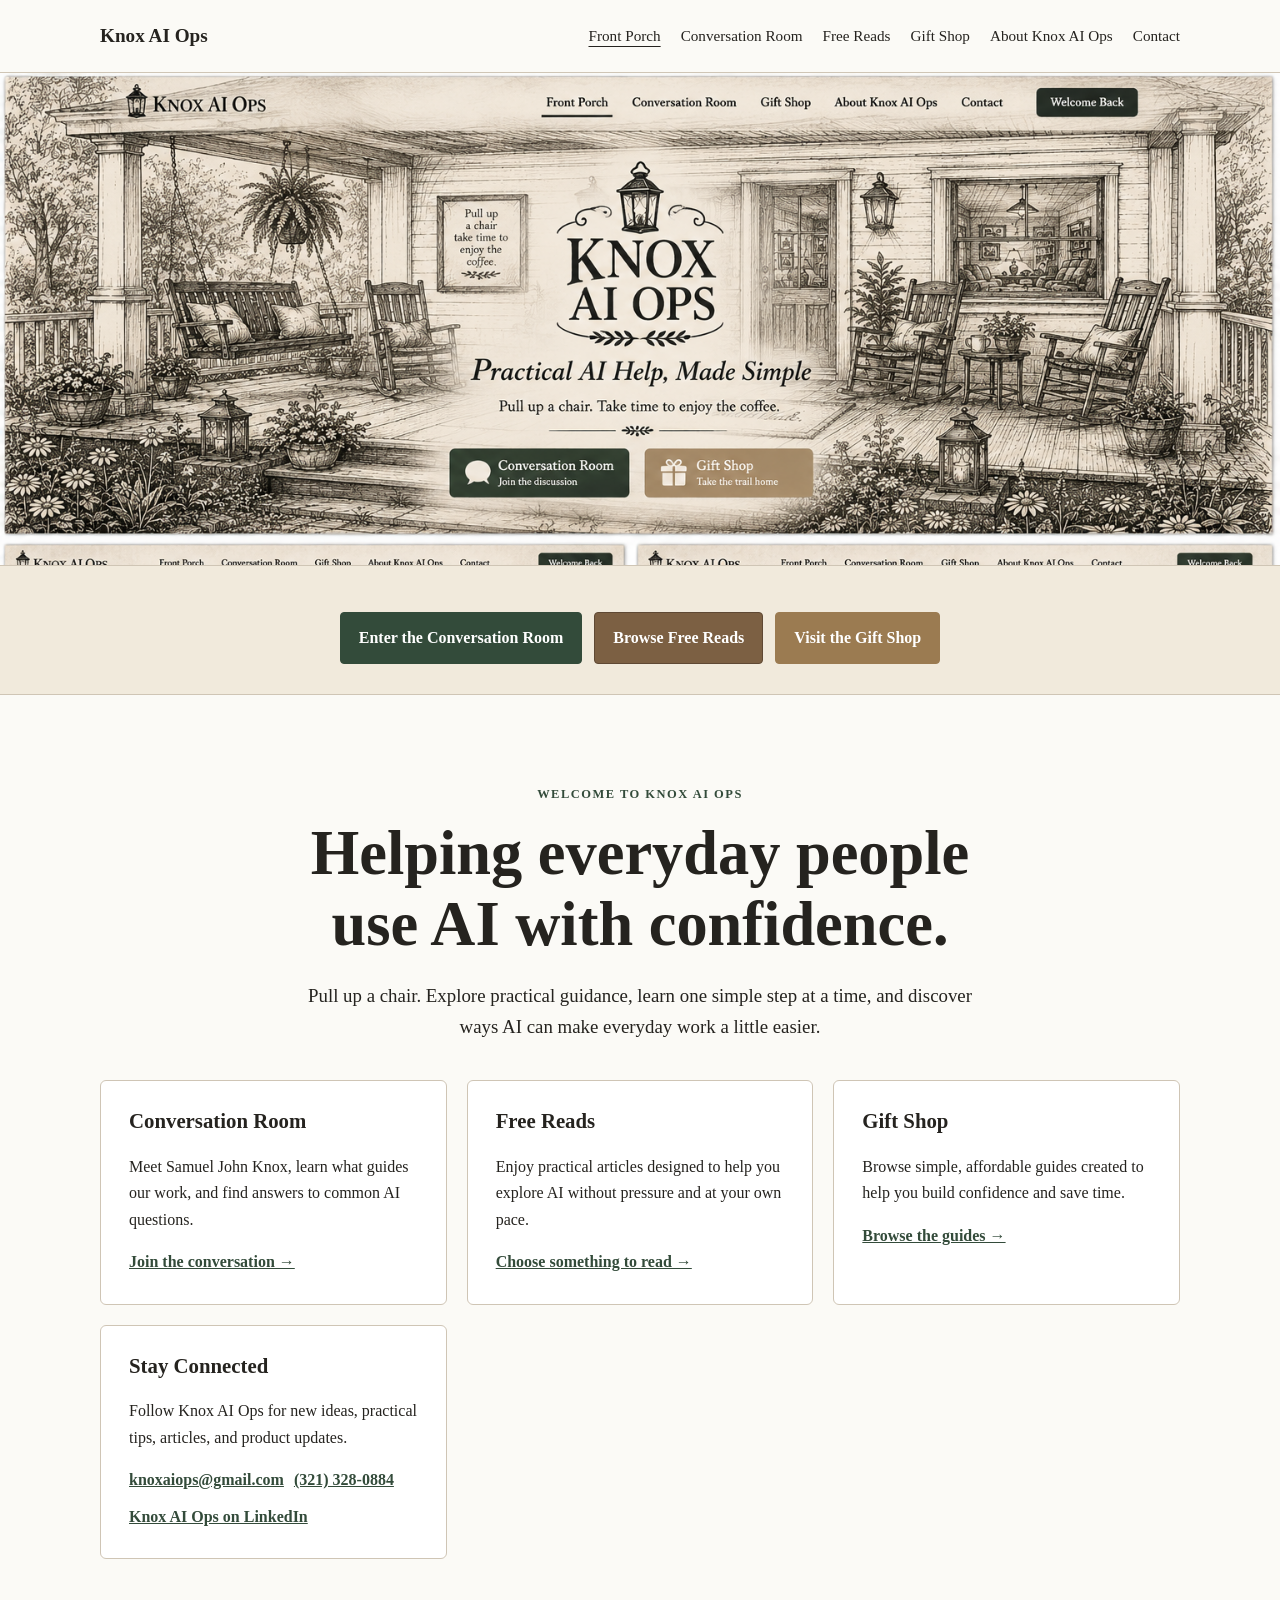
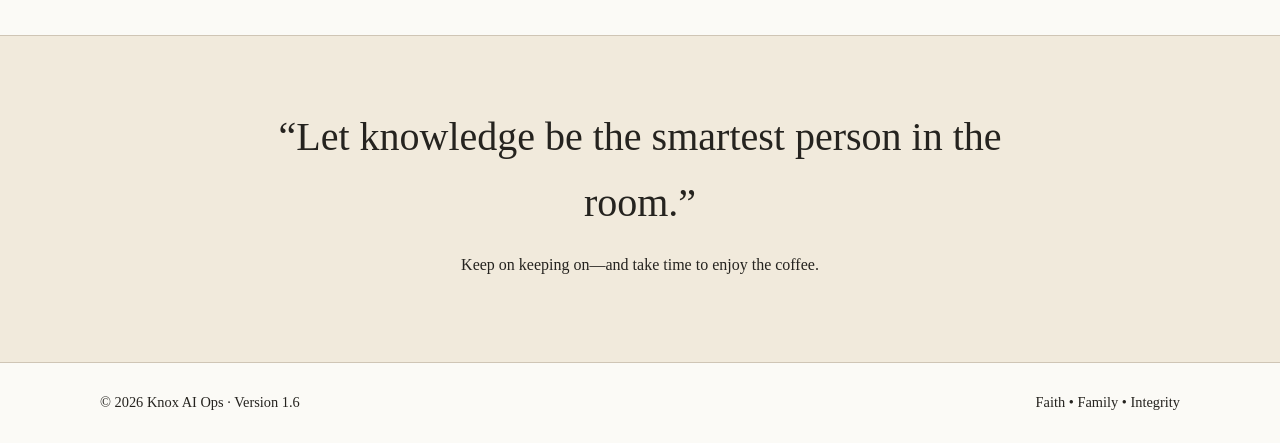
==== commit 5302a807: "Update homepage navigation and Free Reads overlay" ====
--- a/index.html
+++ b/index.html
@@ -7,18 +7,19 @@
   <meta http-equiv="Pragma" content="no-cache">
   <meta http-equiv="Expires" content="0">
   <title>Knox AI Ops | The Front Porch</title>
-  <meta name="description" content="Helping everyday people use AI with confidence. Visit the Knox AI Ops Front Porch, Conversation Room, Free Reads, Gift Shop, and Contact page.">
-  <link rel="stylesheet" href="styles.css?v=1.5">
+  <meta name="description" content="Helping everyday people use AI with confidence. Visit the Knox AI Ops Front Porch, Conversation Room, Free Reads, Gift Shop, About Knox AI Ops, and Contact page.">
+  <link rel="stylesheet" href="styles.css?v=1.6">
 </head>
 <body>
   <header class="site-header">
     <div class="wrap nav-wrap">
-      <a class="brand" href="index.html?v=1.5">Knox AI Ops</a>
+      <a class="brand" href="index.html?v=1.6">Knox AI Ops</a>
       <nav aria-label="Main navigation">
-        <a aria-current="page" href="index.html?v=1.5">Front Porch</a>
+        <a aria-current="page" href="index.html?v=1.6">Front Porch</a>
         <a href="conversation-room.html">Conversation Room</a>
         <a href="free-reads.html">Free Reads</a>
         <a href="gift-shop.html">Gift Shop</a>
+        <a href="conversation-room.html">About Knox AI Ops</a>
         <a href="contact.html">Contact</a>
       </nav>
     </div>
@@ -27,19 +28,10 @@
   <main>
     <section class="visual-hero front-porch-hero" aria-label="Knox AI Ops Front Porch">
       <div class="hero-image-links">
-        <img src="assets/Front_Porch_Hero.png?v=1.4.1" alt="Pen-and-ink illustration of the Knox AI Ops Front Porch">
-        <a class="hero-link hero-front" href="index.html?v=1.5" aria-label="Front Porch"></a>
-        <a class="hero-link hero-conversation-nav" href="conversation-room.html" aria-label="Conversation Room"></a>
-        <a class="hero-link hero-shop-nav" href="gift-shop.html" aria-label="Gift Shop"></a>
-        <a class="hero-link hero-about" href="conversation-room.html" aria-label="About Knox AI Ops"></a>
-        <a class="hero-link hero-contact" href="contact.html" aria-label="Contact Knox AI Ops"></a>
-        <a class="hero-link hero-welcome" href="index.html?v=1.5" aria-label="Welcome back to Knox AI Ops"></a>
+        <img src="assets/Front_Porch_Hero.png?v=1.6" alt="Pen-and-ink illustration of the Knox AI Ops Welcome Center Front Porch">
         <a class="hero-link hero-conversation-button" href="conversation-room.html" aria-label="Enter the Conversation Room"></a>
         <a class="hero-link hero-shop-button" href="gift-shop.html" aria-label="Visit the Gift Shop"></a>
-        <a class="free-reads-rack" href="free-reads.html" aria-label="Browse Free Reads">
-          <span class="rack-top">Free</span>
-          <span class="rack-bottom">Reads</span>
-        </a>
+        <a class="hero-link hero-free-reads" href="free-reads.html" aria-label="Browse Free Reads from the wooden newsstand"></a>
       </div>
     </section>
 
@@ -95,9 +87,9 @@
 
   <footer>
     <div class="wrap footer-wrap">
-      <p>© 2026 Knox AI Ops · Version 1.5</p>
+      <p>© 2026 Knox AI Ops · Version 1.6</p>
       <p>Faith • Family • Integrity</p>
     </div>
   </footer>
 </body>
-</html>
+</html>
--- a/styles.css
+++ b/styles.css
@@ -1 +1 @@
-:root{--ink:#25231f;--paper:#fbfaf6;--cream:#f1eadc;--green:#334b3a;--warm:#9b7b51;--line:#cfc5b5;--white:#fff;--max:1080px}*{box-sizing:border-box}html{scroll-behavior:smooth}body{margin:0;font-family:Georgia,"Times New Roman",serif;color:var(--ink);background:var(--paper);line-height:1.65}a{color:var(--green)}img{display:block;max-width:100%}.wrap{width:min(calc(100% - 36px),var(--max));margin:auto}.narrow{max-width:760px}.center{text-align:center}.site-header{border-bottom:1px solid var(--line);background:rgba(251,250,246,.97);position:sticky;top:0;z-index:10}.nav-wrap{min-height:72px;display:flex;align-items:center;justify-content:space-between;gap:24px}.brand{font-weight:700;font-size:1.2rem;text-decoration:none;color:var(--ink)}nav{display:flex;gap:20px;flex-wrap:wrap}nav a{text-decoration:none;color:var(--ink);font-size:.95rem}nav a:hover,nav a[aria-current="page"]{text-decoration:underline;text-underline-offset:5px}.visual-hero{width:100%;overflow:hidden;background:var(--cream);border-bottom:1px solid var(--line)}.visual-hero img{width:100%;height:auto;margin:0 auto}.hero-image-links{position:relative;width:100%;margin:0 auto}.hero-link{position:absolute;display:block;z-index:3;border-radius:4px}.hero-link:focus-visible{outline:3px solid var(--warm);outline-offset:2px;background:rgba(255,255,255,.14)}.hero-front{left:42.5%;top:4.4%;width:6.7%;height:5.5%}.hero-conversation-nav{left:50.2%;top:4.4%;width:11.3%;height:5.5%}.hero-shop-nav{left:62.1%;top:4.4%;width:6.8%;height:5.5%}.hero-about{left:69.4%;top:4.4%;width:10.5%;height:5.5%}.hero-contact{left:79.6%;top:2.8%;width:8.2%;height:8.2%;z-index:4;cursor:pointer}.hero-welcome{left:87.9%;top:2.8%;width:8.7%;height:8%}.hero-conversation-button{left:36.8%;top:83.8%;width:18.3%;height:10%}.hero-shop-button{left:57%;top:83.8%;width:14.6%;height:10%}.front-porch-hero img{max-height:720px;object-fit:cover;object-position:center top}.room-banner img{max-height:610px;object-fit:cover;object-position:center top}.hero-actions{padding:22px 0 30px;background:var(--cream);border-bottom:1px solid var(--line)}.center-buttons{justify-content:center}.eyebrow{text-transform:uppercase;letter-spacing:.12em;font-size:.78rem;font-weight:700;color:var(--green)}h1,h2,h3{line-height:1.15;margin-top:0}h1{font-size:clamp(2.5rem,6vw,4.8rem);margin-bottom:20px}h2{font-size:clamp(2rem,4vw,3rem)}h3{font-size:1.3rem}.home-title{font-size:clamp(2.2rem,5vw,3.9rem)}.lead{font-size:1.18rem;max-width:680px;margin-left:auto;margin-right:auto}.home-lead{margin-bottom:0}.button-row{display:flex;gap:12px;flex-wrap:wrap;margin-top:24px}.button{display:inline-block;padding:12px 18px;border:1px solid var(--green);border-radius:4px;text-decoration:none;font-weight:700;transition:transform .15s ease,box-shadow .15s ease}.button:hover{transform:translateY(-1px);box-shadow:0 5px 14px rgba(37,35,31,.12)}.primary{background:var(--green);color:var(--white)}.secondary{background:transparent;color:var(--green)}.warm{background:var(--warm);border-color:var(--warm);color:var(--white)}.section{padding:76px 0}.content{padding:56px 0}.intro-section{padding-bottom:64px}.soft-section{background:var(--cream);border-top:1px solid var(--line);border-bottom:1px solid var(--line)}.card-grid{display:grid;grid-template-columns:repeat(3,1fr);gap:20px;margin-top:38px}.card,.mini-card,.principles-card,.contact-card{border:1px solid var(--line);background:var(--white);padding:28px;border-radius:6px}.card a{font-weight:700}.text-links{display:flex;gap:10px;flex-wrap:wrap}.closing-panel{padding:68px 0;background:var(--cream);border-top:1px solid var(--line)}blockquote{font-size:clamp(1.6rem,4vw,2.5rem);margin:0 0 12px}.two-column{display:grid;grid-template-columns:minmax(0,1.35fr) minmax(280px,.85fr);gap:48px;align-items:start}.principles-card h3{margin-bottom:7px;color:var(--green)}.principles-card p{margin-top:0}.mini-grid{display:grid;grid-template-columns:repeat(2,1fr);gap:18px;margin-top:34px}.mini-card{padding:22px}.mini-card h3{color:var(--green);margin-bottom:8px}.mini-card p{margin:0}.faq{margin-top:28px}.faq details{border-bottom:1px solid var(--line);padding:18px 0}.faq details:first-child{border-top:1px solid var(--line)}.faq summary{cursor:pointer;font-weight:700;font-size:1.08rem}.faq p{margin-bottom:4px}.contact-card{padding:40px}.notice{padding:18px;border-left:4px solid var(--green);background:var(--cream);margin-top:28px;text-align:left}.learning-path{display:grid;grid-template-columns:repeat(3,1fr);gap:18px;margin-top:34px}.learning-path div{position:relative;border:1px solid var(--line);background:var(--white);padding:28px 16px 22px;border-radius:6px}.learning-path span{display:grid;place-items:center;width:42px;height:42px;margin:-50px auto 15px;border-radius:50%;background:var(--green);color:var(--white);font-weight:700}.learning-path strong,.learning-path small{display:block}.learning-path small{margin-top:4px}.product-list{display:grid;gap:34px}.product-card{display:grid;grid-template-columns:minmax(210px,300px) 1fr;gap:42px;align-items:center;border:1px solid var(--line);background:var(--white);padding:32px;border-radius:8px}.featured-product{border:2px solid var(--warm);box-shadow:0 12px 28px rgba(37,35,31,.08)}.product-image-wrap{max-width:280px;margin:auto;width:100%;box-shadow:0 8px 20px rgba(37,35,31,.16);background:var(--cream)}.product-image-wrap img{width:100%;height:auto}.product-content h2{margin-bottom:8px}.product-content h3{margin:24px 0 8px;color:var(--green)}.product-price{font-size:1.6rem;font-weight:700;color:var(--green);margin:0 0 12px}.check-list{padding-left:1.25rem;margin:10px 0 24px}.check-list li{margin-bottom:6px}.form-card{margin-top:38px;border:1px solid var(--line);padding:28px;background:var(--white)}label{display:block;font-weight:700;margin-top:16px}input,textarea{width:100%;padding:12px;border:1px solid var(--line);background:var(--paper);font:inherit}textarea{min-height:130px}footer{padding:28px 0;border-top:1px solid var(--line);background:var(--paper)}.footer-wrap{display:flex;justify-content:space-between;gap:20px;flex-wrap:wrap;font-size:.9rem}.footer-wrap p{margin:0}@media(max-width:800px){.two-column,.product-card{grid-template-columns:1fr}.product-image-wrap{max-width:250px}.learning-path{grid-template-columns:1fr;gap:38px}.mini-grid{grid-template-columns:1fr}}@media(max-width:760px){.nav-wrap{align-items:flex-start;padding:18px 0;flex-direction:column}nav{gap:12px}.card-grid{grid-template-columns:1fr}.front-porch-hero img,.room-banner img{max-height:none}.hero-actions{padding:18px 0 24px}.section{padding:56px 0}.content{padding:44px 0}.product-card{padding:22px}.contact-card{padding:28px 20px}.footer-wrap{flex-direction:column;gap:5px;text-align:center}}.product-list .product-card:last-child .product-price{font-size:0}.product-list .product-card:last-child .product-price::after{content:"$1.99";font-size:1.6rem}+:root{--ink:#25231f;--paper:#fbfaf6;--cream:#f1eadc;--green:#334b3a;--warm:#9b7b51;--line:#cfc5b5;--white:#fff;--max:1080px}*{box-sizing:border-box}html{scroll-behavior:smooth}body{margin:0;font-family:Georgia,"Times New Roman",serif;color:var(--ink);background:var(--paper);line-height:1.65}a{color:var(--green)}img{display:block;max-width:100%}.wrap{width:min(calc(100% - 36px),var(--max));margin:auto}.narrow{max-width:760px}.center{text-align:center}.site-header{border-bottom:1px solid var(--line);background:rgba(251,250,246,.97);position:sticky;top:0;z-index:10}.nav-wrap{min-height:72px;display:flex;align-items:center;justify-content:space-between;gap:24px}.brand{font-weight:700;font-size:1.2rem;text-decoration:none;color:var(--ink)}nav{display:flex;gap:20px;flex-wrap:wrap}nav a{text-decoration:none;color:var(--ink);font-size:.95rem}nav a:hover,nav a[aria-current="page"]{text-decoration:underline;text-underline-offset:5px}.visual-hero{width:100%;overflow:hidden;background:var(--cream);border-bottom:1px solid var(--line)}.visual-hero img{width:100%;height:auto;margin:0 auto}.hero-image-links{position:relative;width:100%;margin:0 auto}.hero-link{position:absolute;display:block;z-index:3;border-radius:4px}.hero-link:focus-visible{outline:3px solid var(--warm);outline-offset:2px;background:rgba(255,255,255,.14)}.hero-front{left:42.5%;top:4.4%;width:6.7%;height:5.5%}.hero-conversation-nav{left:50.2%;top:4.4%;width:11.3%;height:5.5%}.hero-shop-nav{left:62.1%;top:4.4%;width:6.8%;height:5.5%}.hero-about{left:69.4%;top:4.4%;width:10.5%;height:5.5%}.hero-contact{left:79.6%;top:2.8%;width:8.2%;height:8.2%;z-index:4;cursor:pointer}.hero-welcome{left:87.9%;top:2.8%;width:8.7%;height:8%}.hero-conversation-button{left:36.8%;top:83.8%;width:18.3%;height:10%}.hero-shop-button{left:57%;top:83.8%;width:14.6%;height:10%}.front-porch-hero img{max-height:720px;object-fit:cover;object-position:center top}.room-banner img{max-height:610px;object-fit:cover;object-position:center top}.hero-actions{padding:22px 0 30px;background:var(--cream);border-bottom:1px solid var(--line)}.center-buttons{justify-content:center}.eyebrow{text-transform:uppercase;letter-spacing:.12em;font-size:.78rem;font-weight:700;color:var(--green)}h1,h2,h3{line-height:1.15;margin-top:0}h1{font-size:clamp(2.5rem,6vw,4.8rem);margin-bottom:20px}h2{font-size:clamp(2rem,4vw,3rem)}h3{font-size:1.3rem}.home-title{font-size:clamp(2.2rem,5vw,3.9rem)}.lead{font-size:1.18rem;max-width:680px;margin-left:auto;margin-right:auto}.home-lead{margin-bottom:0}.button-row{display:flex;gap:12px;flex-wrap:wrap;margin-top:24px}.button{display:inline-block;padding:12px 18px;border:1px solid var(--green);border-radius:4px;text-decoration:none;font-weight:700;transition:transform .15s ease,box-shadow .15s ease}.button:hover{transform:translateY(-1px);box-shadow:0 5px 14px rgba(37,35,31,.12)}.primary{background:var(--green);color:var(--white)}.secondary{background:transparent;color:var(--green)}.warm{background:var(--warm);border-color:var(--warm);color:var(--white)}.section{padding:76px 0}.content{padding:56px 0}.intro-section{padding-bottom:64px}.soft-section{background:var(--cream);border-top:1px solid var(--line);border-bottom:1px solid var(--line)}.card-grid{display:grid;grid-template-columns:repeat(3,1fr);gap:20px;margin-top:38px}.card,.mini-card,.principles-card,.contact-card{border:1px solid var(--line);background:var(--white);padding:28px;border-radius:6px}.card a{font-weight:700}.text-links{display:flex;gap:10px;flex-wrap:wrap}.closing-panel{padding:68px 0;background:var(--cream);border-top:1px solid var(--line)}blockquote{font-size:clamp(1.6rem,4vw,2.5rem);margin:0 0 12px}.two-column{display:grid;grid-template-columns:minmax(0,1.35fr) minmax(280px,.85fr);gap:48px;align-items:start}.principles-card h3{margin-bottom:7px;color:var(--green)}.principles-card p{margin-top:0}.mini-grid{display:grid;grid-template-columns:repeat(2,1fr);gap:18px;margin-top:34px}.mini-card{padding:22px}.mini-card h3{color:var(--green);margin-bottom:8px}.mini-card p{margin:0}.faq{margin-top:28px}.faq details{border-bottom:1px solid var(--line);padding:18px 0}.faq details:first-child{border-top:1px solid var(--line)}.faq summary{cursor:pointer;font-weight:700;font-size:1.08rem}.faq p{margin-bottom:4px}.contact-card{padding:40px}.notice{padding:18px;border-left:4px solid var(--green);background:var(--cream);margin-top:28px;text-align:left}.learning-path{display:grid;grid-template-columns:repeat(3,1fr);gap:18px;margin-top:34px}.learning-path div{position:relative;border:1px solid var(--line);background:var(--white);padding:28px 16px 22px;border-radius:6px}.learning-path span{display:grid;place-items:center;width:42px;height:42px;margin:-50px auto 15px;border-radius:50%;background:var(--green);color:var(--white);font-weight:700}.learning-path strong,.learning-path small{display:block}.learning-path small{margin-top:4px}.product-list{display:grid;gap:34px}.product-card{display:grid;grid-template-columns:minmax(210px,300px) 1fr;gap:42px;align-items:center;border:1px solid var(--line);background:var(--white);padding:32px;border-radius:8px}.featured-product{border:2px solid var(--warm);box-shadow:0 12px 28px rgba(37,35,31,.08)}.product-image-wrap{max-width:280px;margin:auto;width:100%;box-shadow:0 8px 20px rgba(37,35,31,.16);background:var(--cream)}.product-image-wrap img{width:100%;height:auto}.product-content h2{margin-bottom:8px}.product-content h3{margin:24px 0 8px;color:var(--green)}.product-price{font-size:1.6rem;font-weight:700;color:var(--green);margin:0 0 12px}.check-list{padding-left:1.25rem;margin:10px 0 24px}.check-list li{margin-bottom:6px}.form-card{margin-top:38px;border:1px solid var(--line);padding:28px;background:var(--white)}label{display:block;font-weight:700;margin-top:16px}input,textarea{width:100%;padding:12px;border:1px solid var(--line);background:var(--paper);font:inherit}textarea{min-height:130px}footer{padding:28px 0;border-top:1px solid var(--line);background:var(--paper)}.footer-wrap{display:flex;justify-content:space-between;gap:20px;flex-wrap:wrap;font-size:.9rem}.footer-wrap p{margin:0}@media(max-width:800px){.two-column,.product-card{grid-template-columns:1fr}.product-image-wrap{max-width:250px}.learning-path{grid-template-columns:1fr;gap:38px}.mini-grid{grid-template-columns:1fr}}@media(max-width:760px){.nav-wrap{align-items:flex-start;padding:18px 0;flex-direction:column}nav{gap:12px}.card-grid{grid-template-columns:1fr}.front-porch-hero img,.room-banner img{max-height:none}.hero-actions{padding:18px 0 24px}.section{padding:56px 0}.content{padding:44px 0}.product-card{padding:22px}.contact-card{padding:28px 20px}.footer-wrap{flex-direction:column;gap:5px;text-align:center}}.product-list .product-card:last-child .product-price{font-size:0}.product-list .product-card:last-child .product-price::after{content:"$1.99";font-size:1.6rem}.free-reads-rack{position:absolute;left:7%;bottom:8%;z-index:5;width:118px;min-height:94px;padding:12px 10px 10px;border:3px solid #5f4934;border-radius:3px;background:linear-gradient(#a8875f,#7c6043);color:#fff9e9;text-decoration:none;text-align:center;box-shadow:0 7px 14px rgba(37,35,31,.28),inset 0 0 0 2px rgba(255,255,255,.12);transform:rotate(-1deg);text-shadow:0 1px 1px rgba(0,0,0,.35)}.free-reads-rack:before{content:"";position:absolute;left:13px;right:13px;top:-13px;height:14px;border:3px solid #5f4934;border-bottom:0;background:#8d6d4c}.free-reads-rack:hover{transform:rotate(-1deg) translateY(-2px)}.free-reads-rack:focus-visible{outline:4px solid var(--paper);outline-offset:4px}.rack-top,.rack-bottom{display:block;font-weight:700;line-height:1}.rack-top{font-size:1rem;letter-spacing:.08em;text-transform:uppercase}.rack-bottom{font-size:1.45rem;margin-top:6px}.rustic{background:#7c6043;border-color:#5f4934;color:#fff}.free-reads-banner{padding:76px 0 68px;background:var(--cream);border-bottom:1px solid var(--line)}.article-list{display:grid;gap:24px}.article-card{border:1px solid var(--line);border-left:6px solid var(--warm);background:var(--white);padding:32px;border-radius:5px}.article-card h2{font-size:clamp(1.65rem,3vw,2.25rem);margin-bottom:12px}.article-label{text-transform:uppercase;letter-spacing:.11em;font-size:.75rem;font-weight:700;color:var(--green);margin:0 0 10px}.article-card .button{margin-top:10px}.john-note{padding:72px 0;background:var(--paper)}.note-card{border:1px solid var(--line);background:var(--cream);padding:38px;border-radius:6px;box-shadow:0 8px 22px rgba(37,35,31,.06)}.note-card h2{font-size:clamp(1.8rem,3vw,2.5rem)}@media(max-width:760px){.free-reads-rack{position:relative;left:auto;bottom:auto;width:min(180px,calc(100% - 36px));min-height:auto;margin:18px auto 0;transform:none}.free-reads-rack:hover{transform:translateY(-2px)}.free-reads-rack:before{display:none}.article-card,.note-card{padding:24px}.card-grid{grid-template-columns:1fr}}
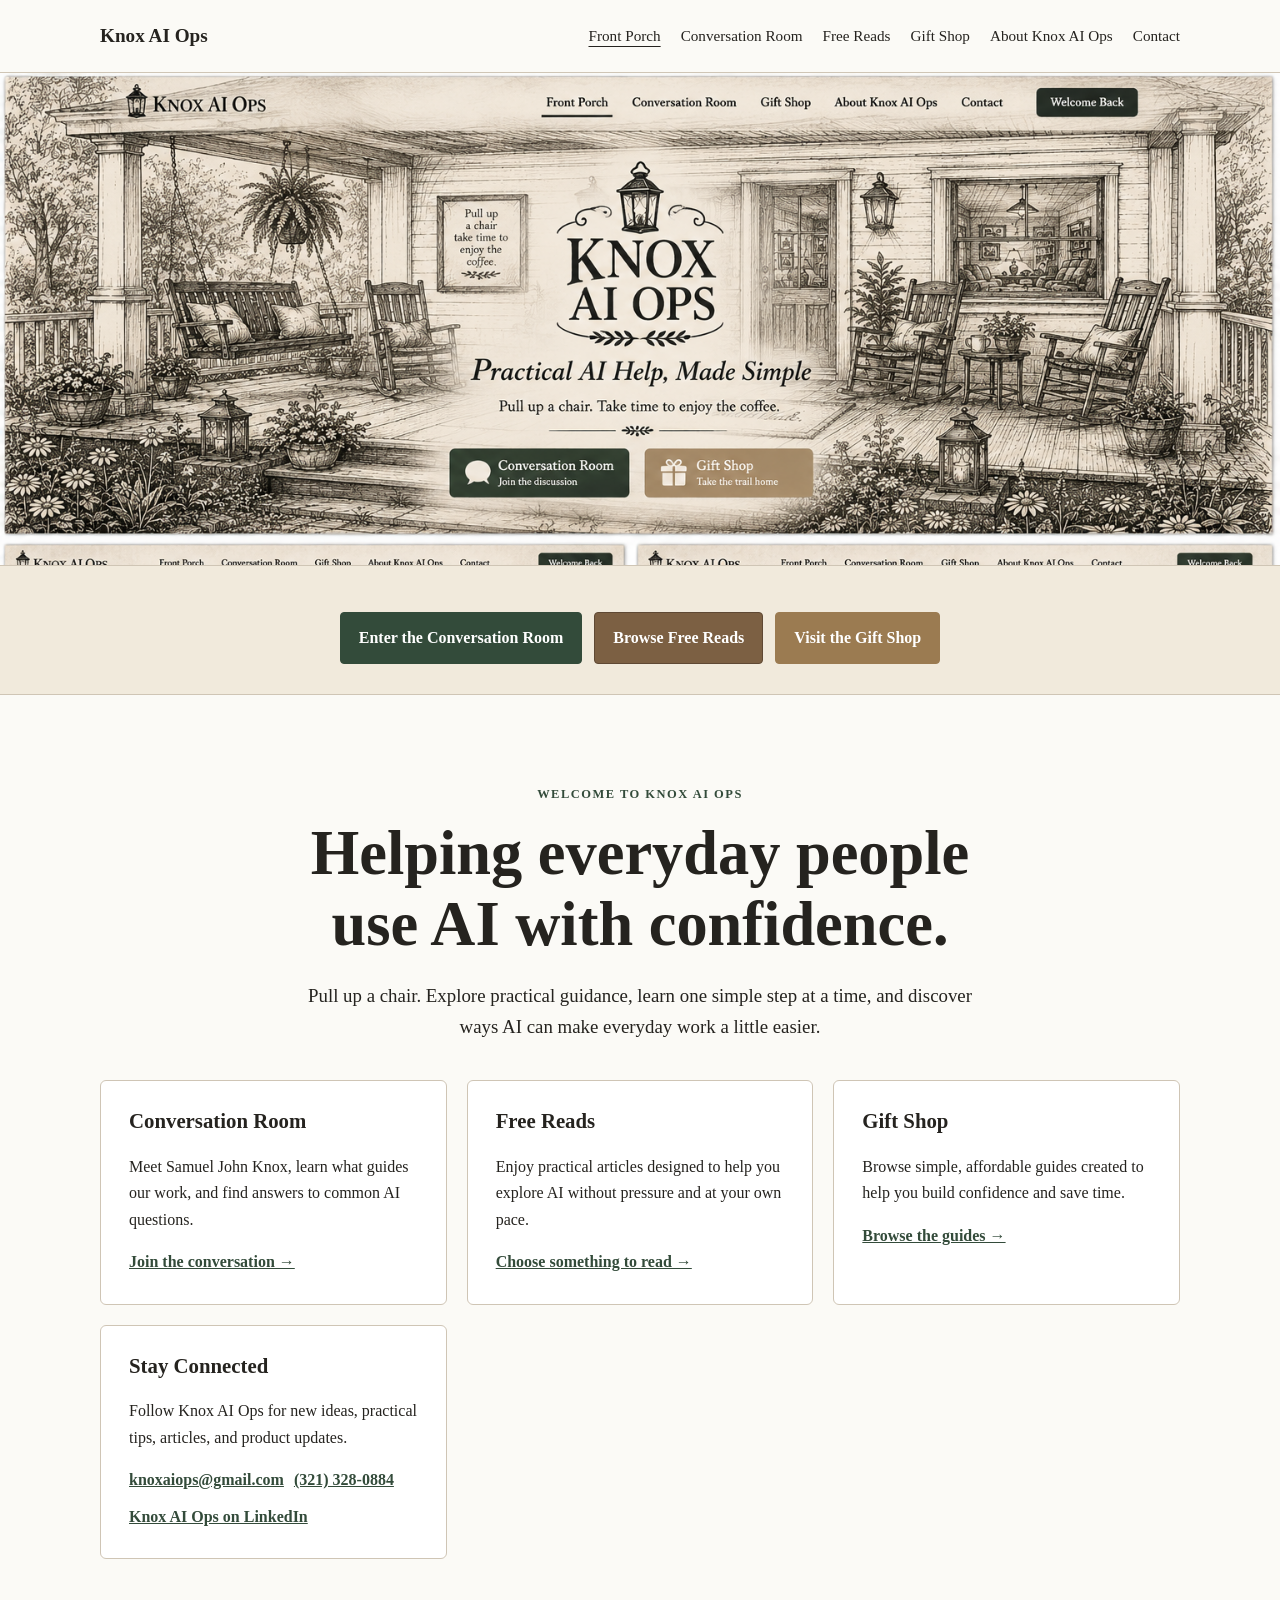
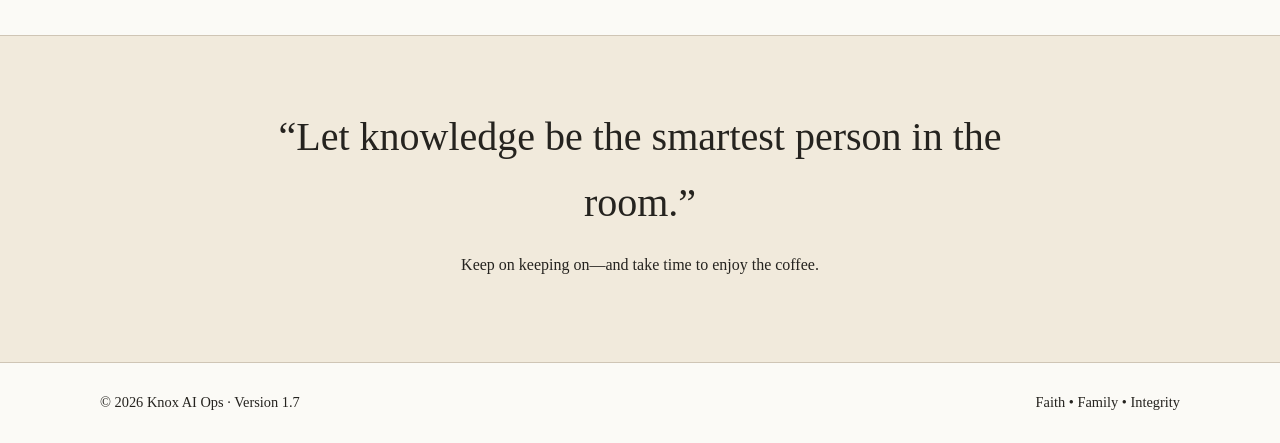
==== commit 7a52f22e: "Update homepage navigation and Free Reads hotspot" ====
--- a/index.html
+++ b/index.html
@@ -8,27 +8,27 @@
   <meta http-equiv="Expires" content="0">
   <title>Knox AI Ops | The Front Porch</title>
   <meta name="description" content="Helping everyday people use AI with confidence. Visit the Knox AI Ops Front Porch, Conversation Room, Free Reads, Gift Shop, About Knox AI Ops, and Contact page.">
-  <link rel="stylesheet" href="styles.css?v=1.6">
+  <link rel="stylesheet" href="styles.css?v=1.7">
 </head>
 <body>
   <header class="site-header">
     <div class="wrap nav-wrap">
-      <a class="brand" href="index.html?v=1.6">Knox AI Ops</a>
+      <a class="brand" href="index.html?v=1.7">Knox AI Ops</a>
       <nav aria-label="Main navigation">
-        <a aria-current="page" href="index.html?v=1.6">Front Porch</a>
+        <a aria-current="page" href="index.html?v=1.7">Front Porch</a>
         <a href="conversation-room.html">Conversation Room</a>
         <a href="free-reads.html">Free Reads</a>
         <a href="gift-shop.html">Gift Shop</a>
-        <a href="conversation-room.html">About Knox AI Ops</a>
+        <a href="about-knox-ai-ops.html">About Knox AI Ops</a>
         <a href="contact.html">Contact</a>
       </nav>
     </div>
   </header>
 
   <main>
-    <section class="visual-hero front-porch-hero" aria-label="Knox AI Ops Front Porch">
+    <section class="visual-hero front-porch-hero" aria-label="Knox AI Ops Welcome Center">
       <div class="hero-image-links">
-        <img src="assets/Front_Porch_Hero.png?v=1.6" alt="Pen-and-ink illustration of the Knox AI Ops Welcome Center Front Porch">
+        <img src="assets/Front_Porch_Hero.png?v=1.7" alt="Pen-and-ink illustration of the Knox AI Ops Welcome Center Front Porch">
         <a class="hero-link hero-conversation-button" href="conversation-room.html" aria-label="Enter the Conversation Room"></a>
         <a class="hero-link hero-shop-button" href="gift-shop.html" aria-label="Visit the Gift Shop"></a>
         <a class="hero-link hero-free-reads" href="free-reads.html" aria-label="Browse Free Reads from the wooden newsstand"></a>
@@ -87,7 +87,7 @@
 
   <footer>
     <div class="wrap footer-wrap">
-      <p>© 2026 Knox AI Ops · Version 1.6</p>
+      <p>© 2026 Knox AI Ops · Version 1.7</p>
       <p>Faith • Family • Integrity</p>
     </div>
   </footer>
